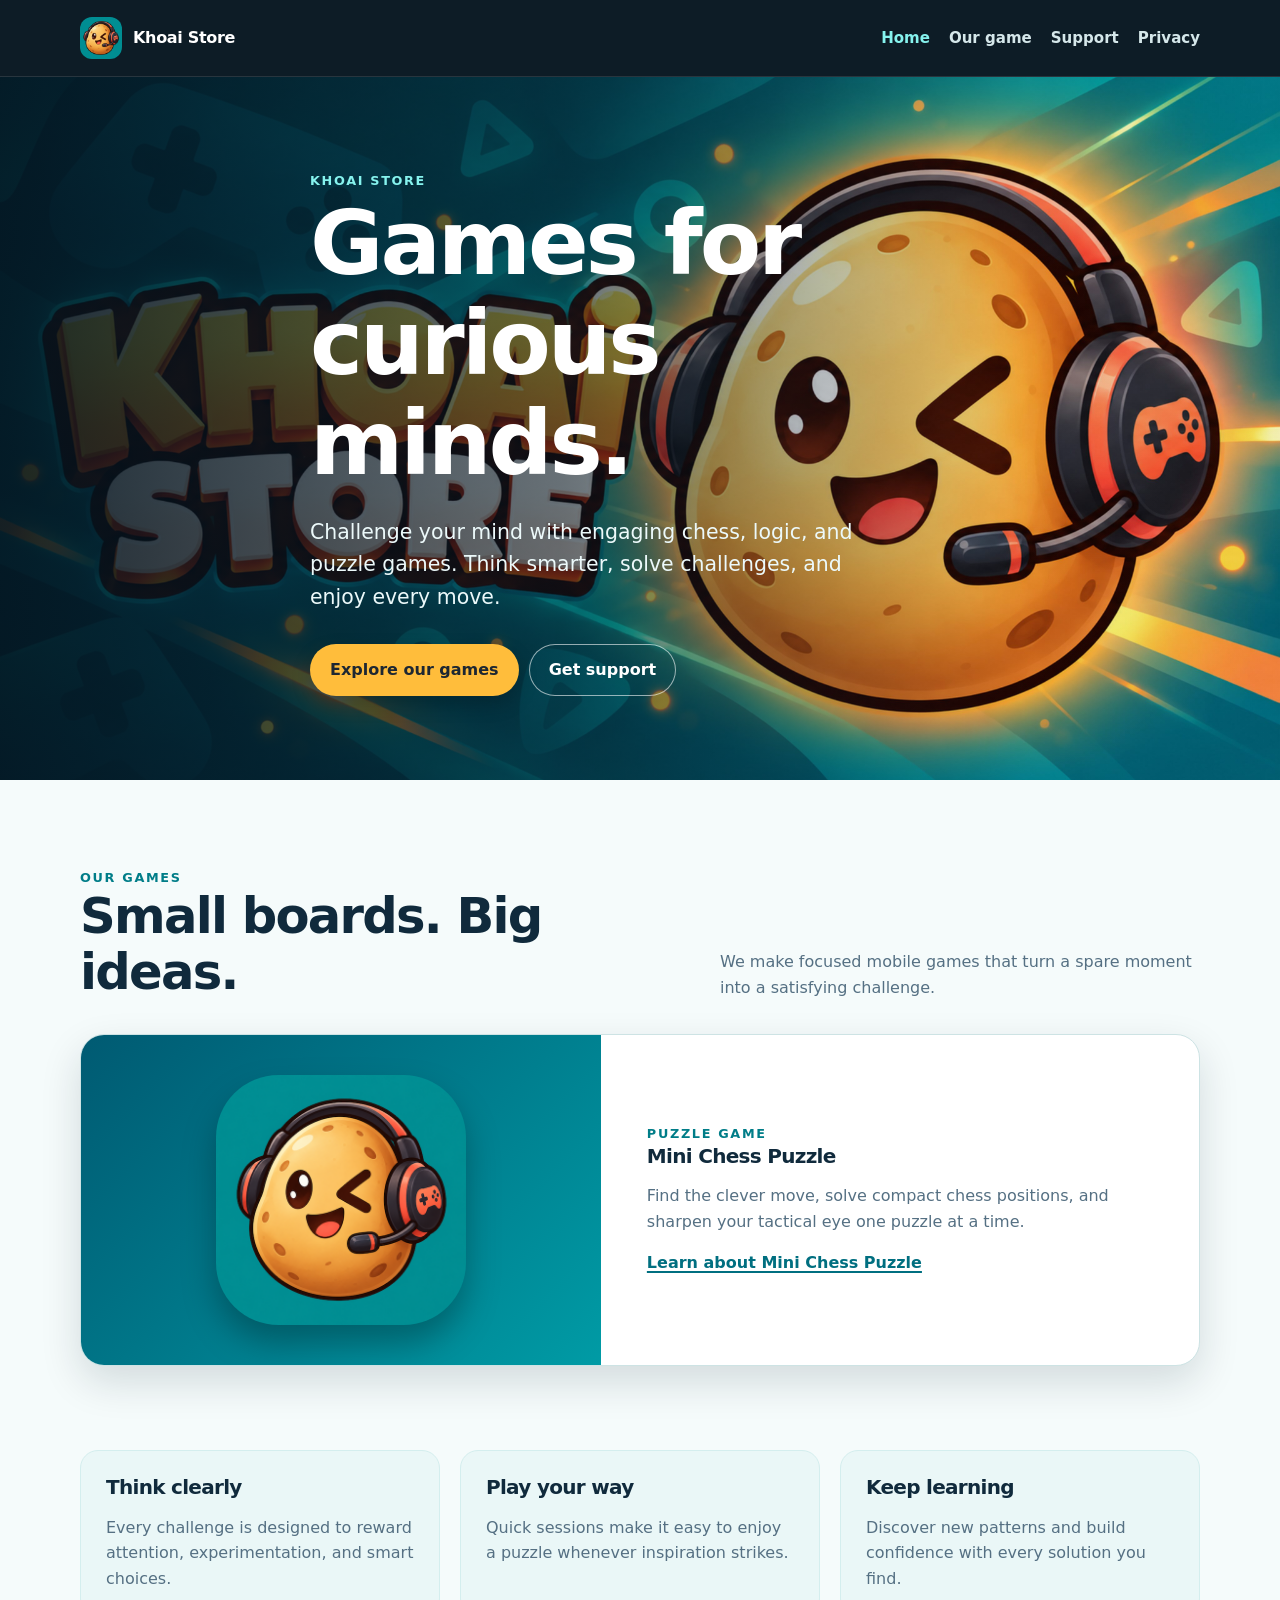
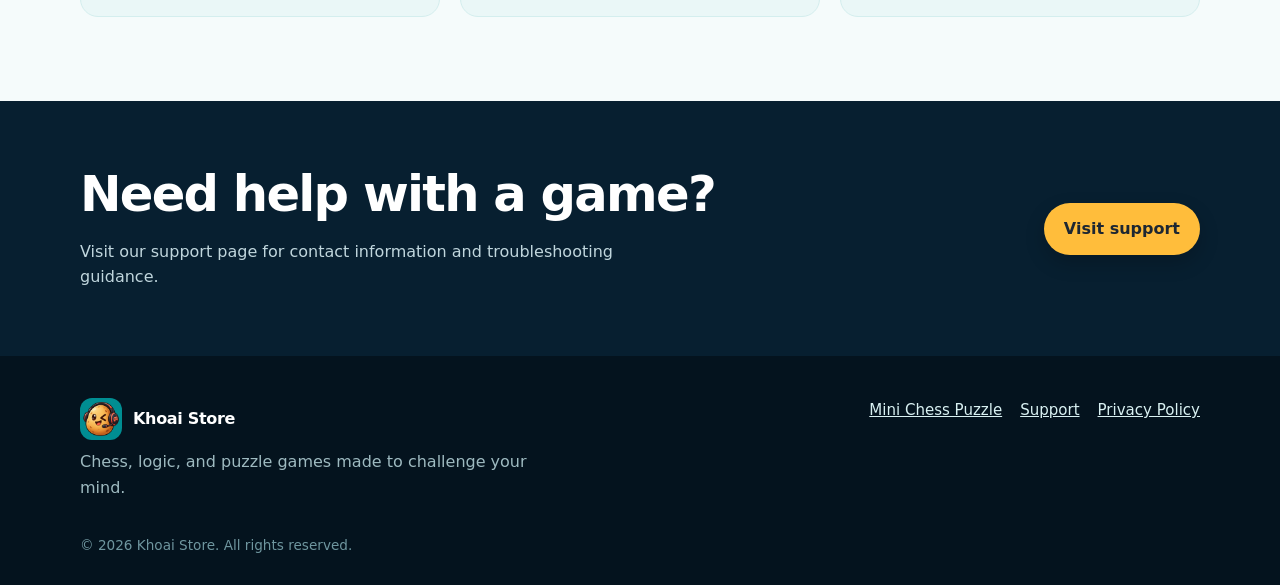
==== index.html @ 12cc1ac7 "Publish Khoai Store website" ====
<!doctype html>
<html lang="en">
  <head>
    <meta charset="utf-8" />
    <meta name="viewport" content="width=device-width, initial-scale=1" />
    <meta name="description" content="Khoai Store creates engaging chess, logic, and puzzle games." />
    <title>Khoai Store — Puzzle games that make you think</title>
    <link rel="icon" type="image/png" href="4888d496-108e-4d5f-9622-6b7479f78114.png" />
    <link rel="stylesheet" href="styles.css" />
  </head>
  <body>
    <header class="site-header">
      <nav class="nav shell" aria-label="Main navigation">
        <a class="brand" href="index.html"><img src="4888d496-108e-4d5f-9622-6b7479f78114.png" alt="Khoai Store" />Khoai Store</a>
        <div class="nav-links"><a href="index.html" aria-current="page">Home</a><a href="apps/mini-chess-puzzle.html">Our game</a><a href="support.html">Support</a><a href="privacy-policy.html">Privacy</a></div>
      </nav>
    </header>
    <main>
      <section class="hero">
        <div class="shell hero-content">
          <span class="eyebrow">Khoai Store</span>
          <h1>Games for curious minds.</h1>
          <p>Challenge your mind with engaging chess, logic, and puzzle games. Think smarter, solve challenges, and enjoy every move.</p>
          <a class="button" href="#games">Explore our games</a><a class="button secondary" href="support.html">Get support</a>
        </div>
      </section>
      <section class="section" id="games">
        <div class="shell">
          <div class="section-head"><div><span class="eyebrow" style="color:#007d88">Our games</span><h2>Small boards. Big ideas.</h2></div><p>We make focused mobile games that turn a spare moment into a satisfying challenge.</p></div>
          <article class="app-card">
            <div class="app-art"><img src="4888d496-108e-4d5f-9622-6b7479f78114.png" alt="Mini Chess Puzzle game icon" /></div>
            <div class="app-info"><span class="eyebrow" style="color:#007d88">Puzzle game</span><h3>Mini Chess Puzzle</h3><p>Find the clever move, solve compact chess positions, and sharpen your tactical eye one puzzle at a time.</p><a class="text-link" href="apps/mini-chess-puzzle.html">Learn about Mini Chess Puzzle</a></div>
          </article>
        </div>
      </section>
      <section class="section" style="padding-top:0"><div class="shell"><div class="feature-grid"><article class="feature"><h3>Think clearly</h3><p>Every challenge is designed to reward attention, experimentation, and smart choices.</p></article><article class="feature"><h3>Play your way</h3><p>Quick sessions make it easy to enjoy a puzzle whenever inspiration strikes.</p></article><article class="feature"><h3>Keep learning</h3><p>Discover new patterns and build confidence with every solution you find.</p></article></div></div></section>
      <section class="cta-band"><div class="shell"><div><h2>Need help with a game?</h2><p>Visit our support page for contact information and troubleshooting guidance.</p></div><a class="button" href="support.html">Visit support</a></div></section>
    </main>
    <footer class="site-footer"><div class="shell"><div class="footer-row"><div><a class="brand" href="index.html"><img src="4888d496-108e-4d5f-9622-6b7479f78114.png" alt="" />Khoai Store</a><p>Chess, logic, and puzzle games made to challenge your mind.</p></div><div class="footer-links"><a href="apps/mini-chess-puzzle.html">Mini Chess Puzzle</a><a href="support.html">Support</a><a href="privacy-policy.html">Privacy Policy</a></div></div><p class="copyright">© 2026 Khoai Store. All rights reserved.</p></div></footer>
  </body>
</html>
---- styles.css ----
:root {
  --navy: #071f30;
  --navy-deep: #04131e;
  --teal: #00b6bd;
  --teal-soft: #86f3ee;
  --gold: #ffbd3b;
  --coral: #ff6b58;
  --paper: #f5fbfb;
  --ink: #102a3c;
  --muted: #557083;
  --line: #cde3e4;
  --white: #fff;
  --shadow: 0 16px 40px rgba(4, 30, 45, .14);
}

* { box-sizing: border-box; }
html { scroll-behavior: smooth; }
body { margin: 0; color: var(--ink); background: var(--paper); font-family: Inter, ui-sans-serif, system-ui, -apple-system, BlinkMacSystemFont, "Segoe UI", sans-serif; font-size: 16px; line-height: 1.6; }
a { color: inherit; }
img { display: block; max-width: 100%; }
.shell { width: min(1120px, calc(100% - 40px)); margin: 0 auto; }
.site-header { background: rgba(4, 19, 30, .96); color: var(--white); position: sticky; top: 0; z-index: 10; border-bottom: 1px solid rgba(255,255,255,.11); backdrop-filter: blur(12px); }
.nav { min-height: 76px; display: flex; align-items: center; justify-content: space-between; gap: 22px; }
.brand { display: flex; align-items: center; gap: 11px; color: var(--white); font-weight: 800; text-decoration: none; letter-spacing: -.02em; }
.brand img { width: 42px; height: 42px; border-radius: 12px; }
.nav-links { display: flex; flex-wrap: wrap; gap: 19px; align-items: center; }
.nav-links a { color: #d5e7ea; font-size: .94rem; font-weight: 650; text-decoration: none; }
.nav-links a:hover, .nav-links a[aria-current="page"] { color: var(--teal-soft); }
.hero { min-height: 610px; color: var(--white); background: linear-gradient(90deg, rgba(4,19,30,.9) 0%, rgba(4,19,30,.6) 44%, rgba(4,19,30,.05) 80%), url('khoai-store-developer-header-4096x2304.jpg') center / cover; display: grid; align-items: end; }
.hero-content { padding: 90px 0 84px; max-width: 660px; }
.eyebrow { color: var(--teal-soft); text-transform: uppercase; letter-spacing: .13em; font-weight: 800; font-size: .8rem; }
h1, h2, h3 { line-height: 1.12; letter-spacing: -.035em; margin: 0; }
h1 { font-size: clamp(3rem, 7vw, 5.6rem); }
h2 { font-size: clamp(2rem, 4vw, 3.1rem); }
h3 { font-size: 1.25rem; }
.hero p { font-size: clamp(1.1rem, 2vw, 1.28rem); margin: 22px 0 30px; max-width: 590px; color: #ecf9fa; }
.button { display: inline-flex; align-items: center; justify-content: center; border-radius: 999px; padding: 13px 20px; background: var(--gold); color: #1d2732; text-decoration: none; font-weight: 800; box-shadow: 0 8px 20px rgba(0,0,0,.2); }
.button:hover { transform: translateY(-2px); }
.button.secondary { background: transparent; color: var(--white); box-shadow: inset 0 0 0 1px rgba(255,255,255,.58); margin-left: 10px; }
.section { padding: 84px 0; }
.section-head { display: flex; gap: 24px; justify-content: space-between; align-items: end; margin-bottom: 34px; }
.section-head p { max-width: 480px; color: var(--muted); margin: 0; }
.app-card { overflow: hidden; display: grid; grid-template-columns: .93fr 1.07fr; background: var(--white); border: 1px solid var(--line); border-radius: 24px; box-shadow: var(--shadow); }
.app-art { min-height: 315px; background: linear-gradient(135deg, #005a72, #009ba5); display: grid; place-items: center; padding: 40px; }
.app-art img { width: min(250px, 70%); filter: drop-shadow(0 18px 16px rgba(0,0,0,.28)); border-radius: 25%; }
.app-info { padding: 46px; display: flex; flex-direction: column; align-items: flex-start; justify-content: center; }
.app-info p { color: var(--muted); max-width: 500px; }
.text-link { color: #006f80; font-weight: 800; text-decoration-thickness: 2px; text-underline-offset: 3px; }
.feature-grid { display: grid; grid-template-columns: repeat(3, 1fr); gap: 20px; }
.feature { padding: 25px; background: #eaf7f7; border-radius: 18px; border: 1px solid #d4eeee; }
.feature p { margin-bottom: 0; color: var(--muted); }
.cta-band { background: var(--navy); color: var(--white); padding: 66px 0; }
.cta-band .shell { display: flex; align-items: center; justify-content: space-between; gap: 30px; }
.cta-band p { color: #c0d6dd; max-width: 560px; margin-bottom: 0; }
.page-hero { color: var(--white); background: linear-gradient(135deg, #084b61, #063045); padding: 92px 0 72px; }
.page-hero p { max-width: 680px; color: #cfebed; font-size: 1.15rem; }
.content { width: min(800px, calc(100% - 40px)); margin: 0 auto; padding: 66px 0 82px; }
.content h2 { font-size: 1.7rem; margin: 42px 0 12px; }
.content h3 { margin: 26px 0 8px; }
.content p, .content li { color: #375366; }
.content li { margin: 7px 0; }
.notice { padding: 19px 21px; border-left: 4px solid var(--gold); border-radius: 8px; background: #fff7df; color: #5d491e; }
.app-page-card { display: grid; grid-template-columns: 200px 1fr; gap: 34px; padding: 36px; border: 1px solid var(--line); background: var(--white); border-radius: 22px; box-shadow: var(--shadow); }
.app-page-card img { border-radius: 22%; }
.site-footer { color: #bed5da; background: var(--navy-deep); padding: 42px 0 28px; }
.footer-row { display: flex; justify-content: space-between; align-items: start; gap: 32px; }
.footer-row p { color: #9ebac0; margin: 9px 0 0; max-width: 470px; }
.footer-links { display: flex; gap: 18px; flex-wrap: wrap; }
.footer-links a { color: #d9f1f2; font-size: .94rem; }
.copyright { color: #6f969f; font-size: .85rem; margin: 35px 0 0; }

@media (max-width: 700px) {
  .shell { width: min(100% - 30px, 1120px); }
  .nav { padding: 12px 0; align-items: start; }
  .nav-links { justify-content: flex-end; gap: 10px 15px; }
  .hero { min-height: 570px; background-position: 62% center; }
  .hero-content { padding: 70px 0 58px; }
  .button.secondary { margin: 12px 0 0; }
  .section { padding: 58px 0; }
  .section-head, .cta-band .shell, .footer-row { display: block; }
  .section-head p { margin-top: 15px; }
  .app-card, .app-page-card { grid-template-columns: 1fr; }
  .app-art { min-height: 235px; }
  .app-info, .app-page-card { padding: 29px; }
  .feature-grid { grid-template-columns: 1fr; }
  .cta-band .button { margin-top: 24px; }
  .footer-links { margin-top: 26px; }
}
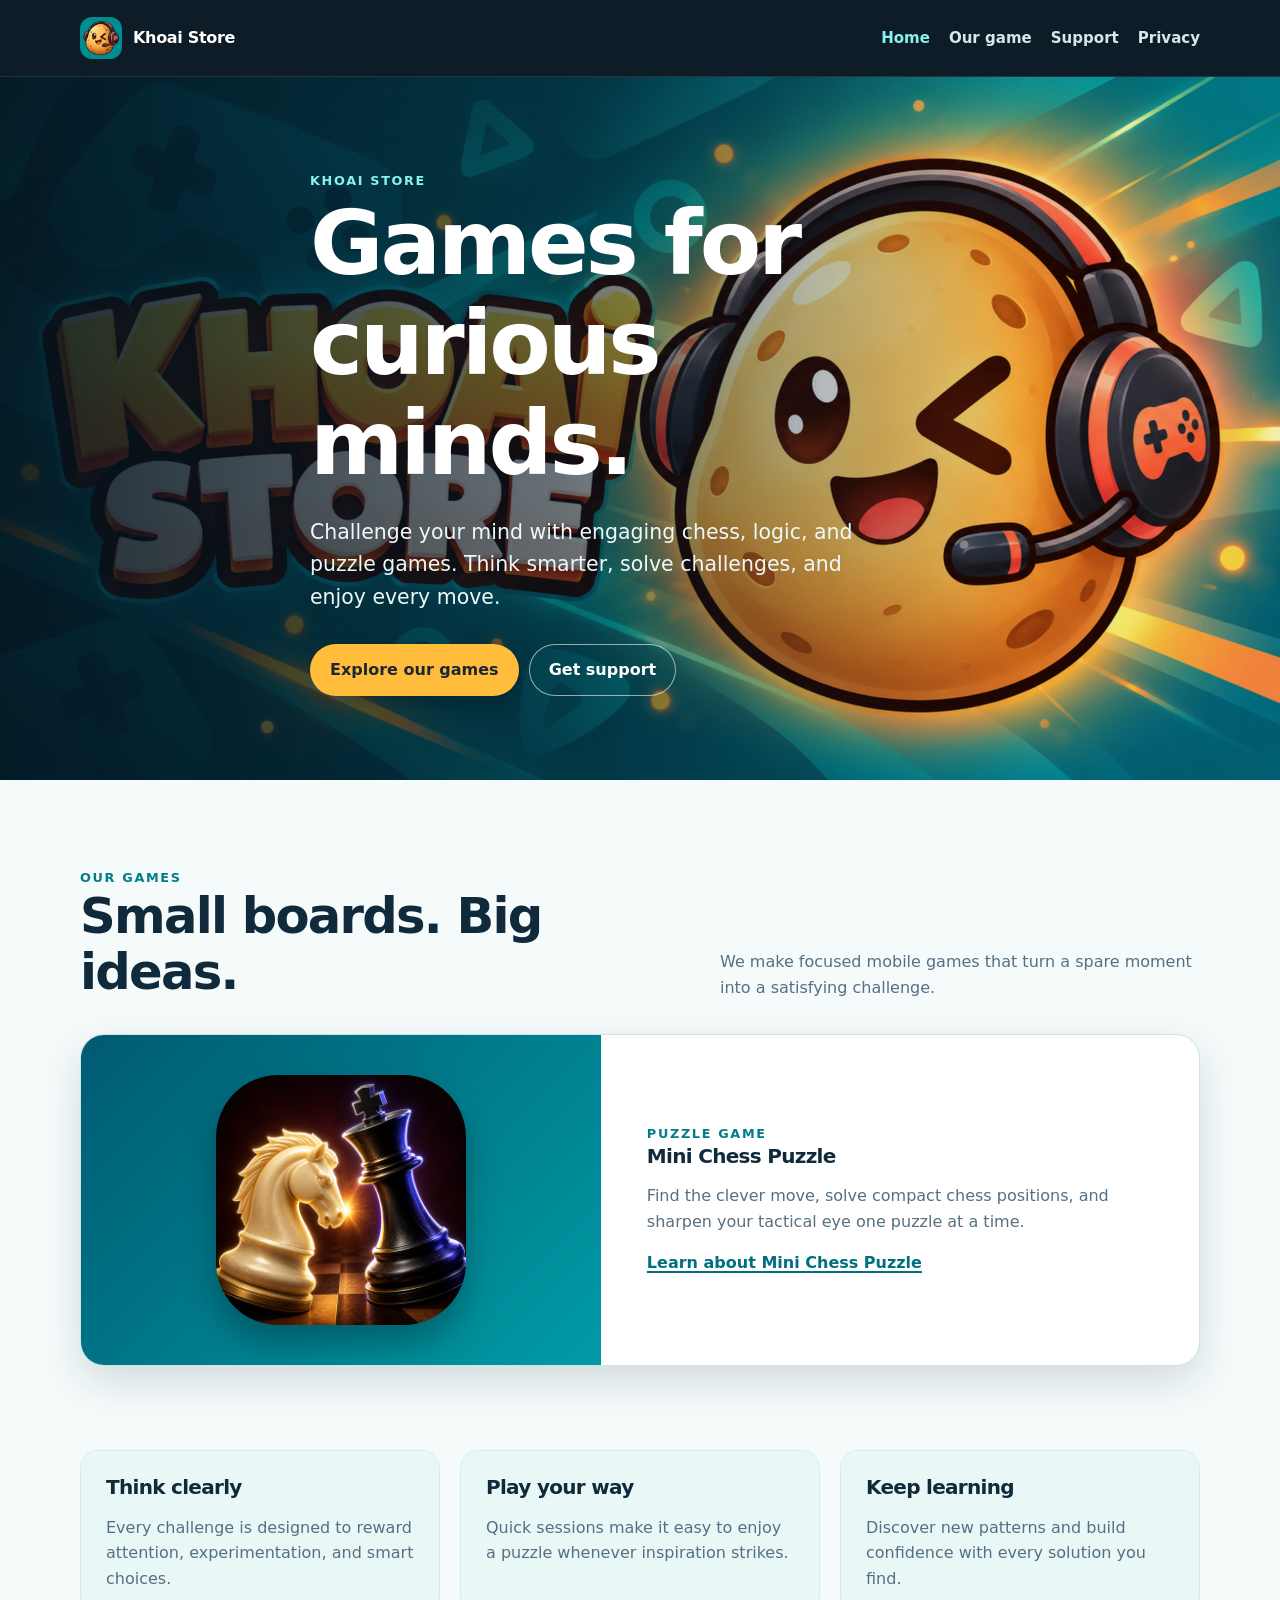
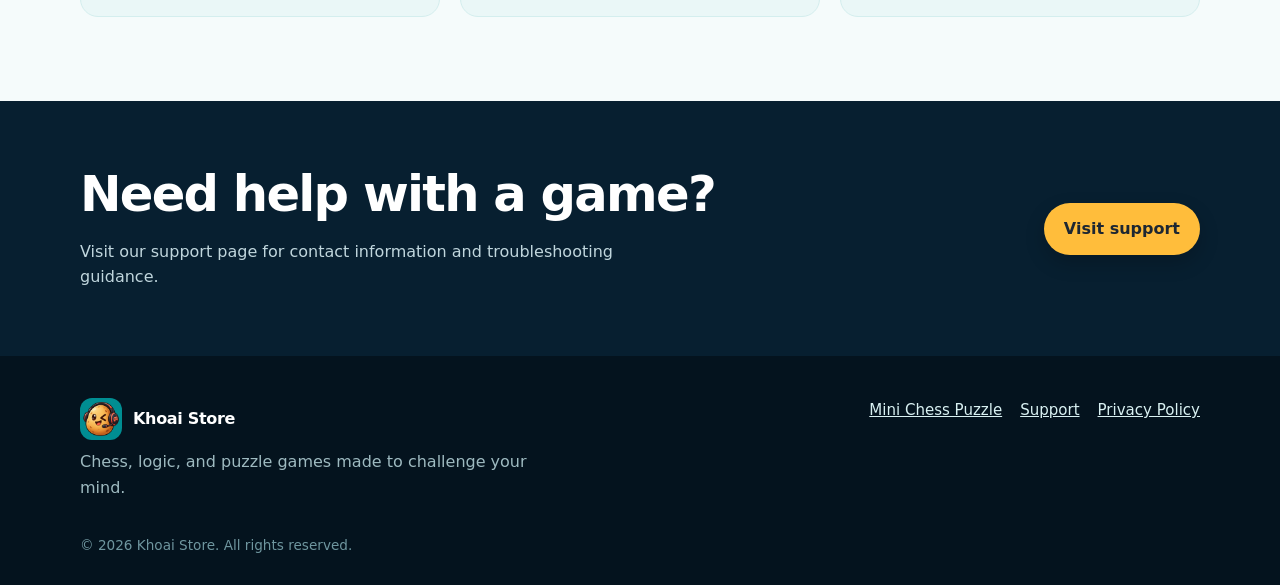
==== commit 7f9524d5: "Use chess icon for Mini Chess Puzzle" ====
--- a/index.html
+++ b/index.html
@@ -9,30 +9,10 @@
     <link rel="stylesheet" href="styles.css" />
   </head>
   <body>
-    <header class="site-header">
-      <nav class="nav shell" aria-label="Main navigation">
-        <a class="brand" href="index.html"><img src="4888d496-108e-4d5f-9622-6b7479f78114.png" alt="Khoai Store" />Khoai Store</a>
-        <div class="nav-links"><a href="index.html" aria-current="page">Home</a><a href="apps/mini-chess-puzzle.html">Our game</a><a href="support.html">Support</a><a href="privacy-policy.html">Privacy</a></div>
-      </nav>
-    </header>
+    <header class="site-header"><nav class="nav shell" aria-label="Main navigation"><a class="brand" href="index.html"><img src="4888d496-108e-4d5f-9622-6b7479f78114.png" alt="Khoai Store" />Khoai Store</a><div class="nav-links"><a href="index.html" aria-current="page">Home</a><a href="apps/mini-chess-puzzle.html">Our game</a><a href="support.html">Support</a><a href="privacy-policy.html">Privacy</a></div></nav></header>
     <main>
-      <section class="hero">
-        <div class="shell hero-content">
-          <span class="eyebrow">Khoai Store</span>
-          <h1>Games for curious minds.</h1>
-          <p>Challenge your mind with engaging chess, logic, and puzzle games. Think smarter, solve challenges, and enjoy every move.</p>
-          <a class="button" href="#games">Explore our games</a><a class="button secondary" href="support.html">Get support</a>
-        </div>
-      </section>
-      <section class="section" id="games">
-        <div class="shell">
-          <div class="section-head"><div><span class="eyebrow" style="color:#007d88">Our games</span><h2>Small boards. Big ideas.</h2></div><p>We make focused mobile games that turn a spare moment into a satisfying challenge.</p></div>
-          <article class="app-card">
-            <div class="app-art"><img src="4888d496-108e-4d5f-9622-6b7479f78114.png" alt="Mini Chess Puzzle game icon" /></div>
-            <div class="app-info"><span class="eyebrow" style="color:#007d88">Puzzle game</span><h3>Mini Chess Puzzle</h3><p>Find the clever move, solve compact chess positions, and sharpen your tactical eye one puzzle at a time.</p><a class="text-link" href="apps/mini-chess-puzzle.html">Learn about Mini Chess Puzzle</a></div>
-          </article>
-        </div>
-      </section>
+      <section class="hero"><div class="shell hero-content"><span class="eyebrow">Khoai Store</span><h1>Games for curious minds.</h1><p>Challenge your mind with engaging chess, logic, and puzzle games. Think smarter, solve challenges, and enjoy every move.</p><a class="button" href="#games">Explore our games</a><a class="button secondary" href="support.html">Get support</a></div></section>
+      <section class="section" id="games"><div class="shell"><div class="section-head"><div><span class="eyebrow" style="color:#007d88">Our games</span><h2>Small boards. Big ideas.</h2></div><p>We make focused mobile games that turn a spare moment into a satisfying challenge.</p></div><article class="app-card"><div class="app-art"><img src="mini-chess-puzzle-icon.png" alt="Mini Chess Puzzle chess icon" /></div><div class="app-info"><span class="eyebrow" style="color:#007d88">Puzzle game</span><h3>Mini Chess Puzzle</h3><p>Find the clever move, solve compact chess positions, and sharpen your tactical eye one puzzle at a time.</p><a class="text-link" href="apps/mini-chess-puzzle.html">Learn about Mini Chess Puzzle</a></div></article></div></section>
       <section class="section" style="padding-top:0"><div class="shell"><div class="feature-grid"><article class="feature"><h3>Think clearly</h3><p>Every challenge is designed to reward attention, experimentation, and smart choices.</p></article><article class="feature"><h3>Play your way</h3><p>Quick sessions make it easy to enjoy a puzzle whenever inspiration strikes.</p></article><article class="feature"><h3>Keep learning</h3><p>Discover new patterns and build confidence with every solution you find.</p></article></div></div></section>
       <section class="cta-band"><div class="shell"><div><h2>Need help with a game?</h2><p>Visit our support page for contact information and troubleshooting guidance.</p></div><a class="button" href="support.html">Visit support</a></div></section>
     </main>
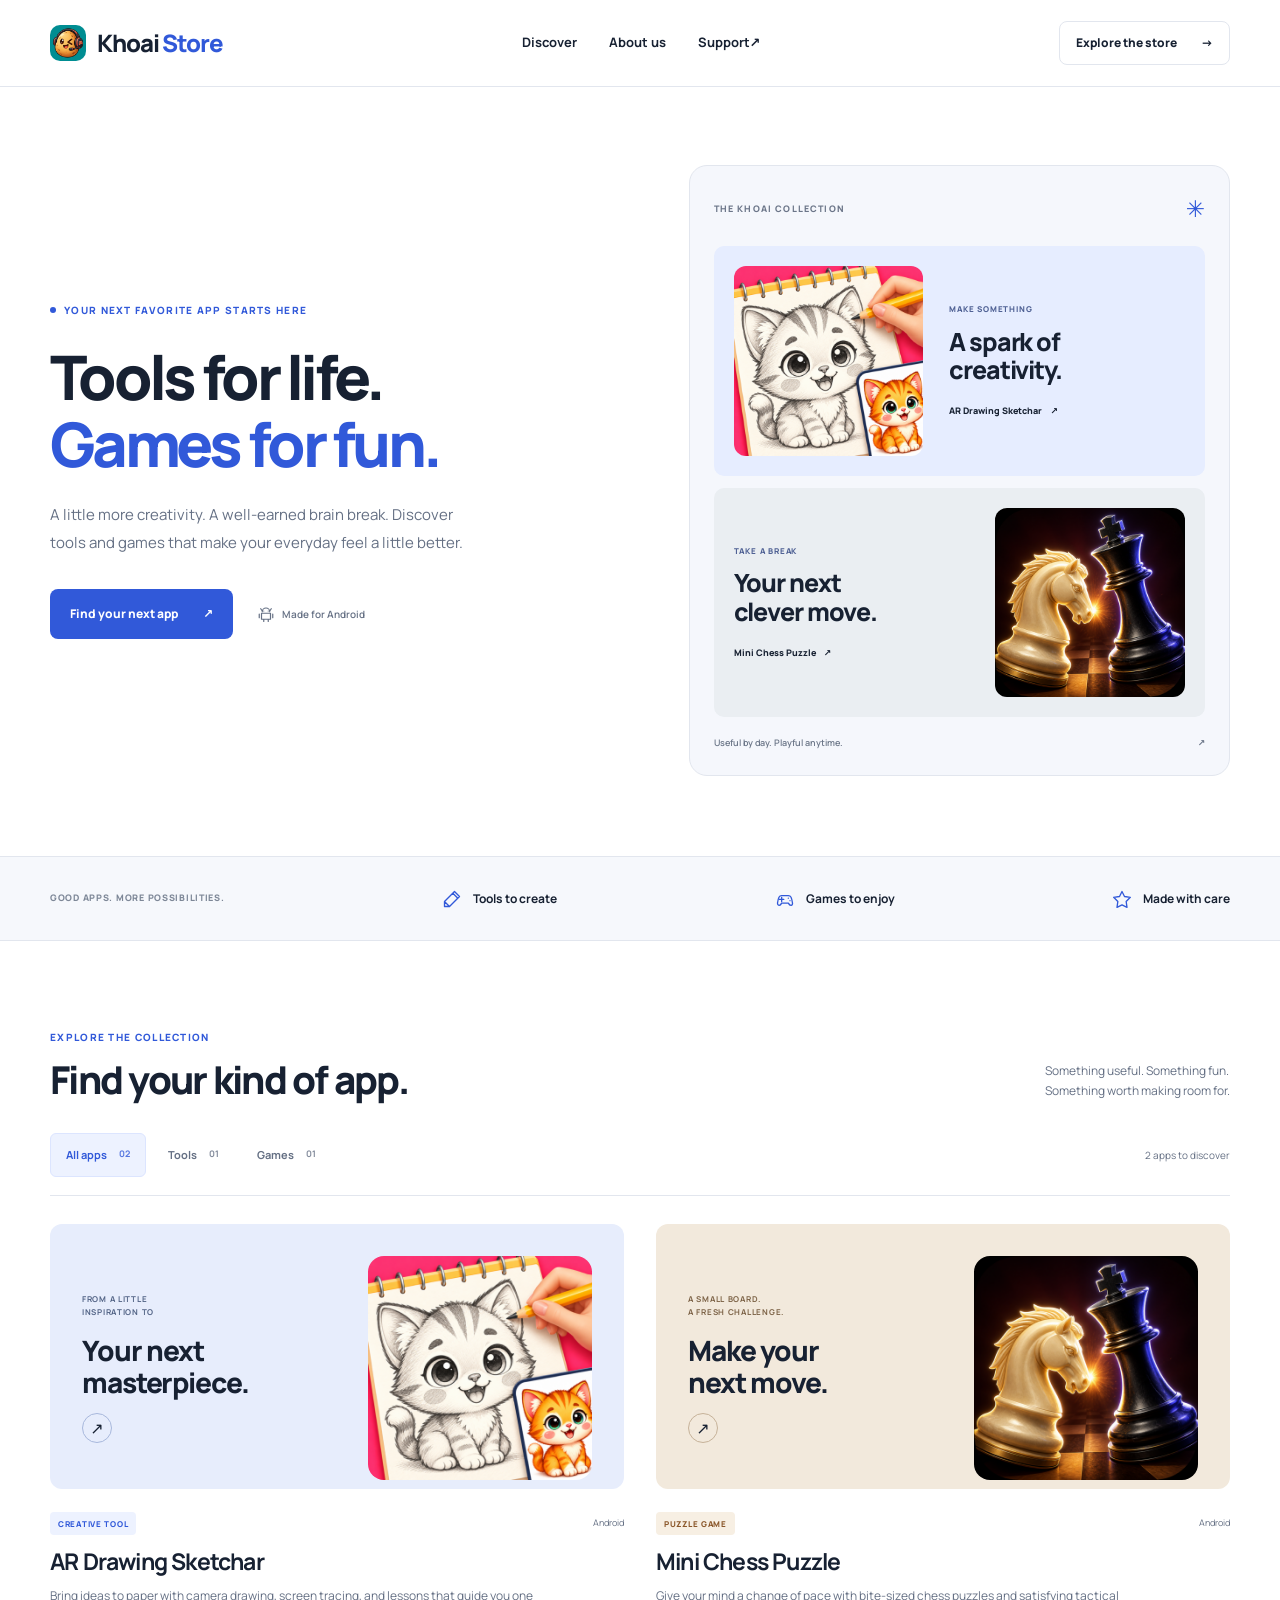
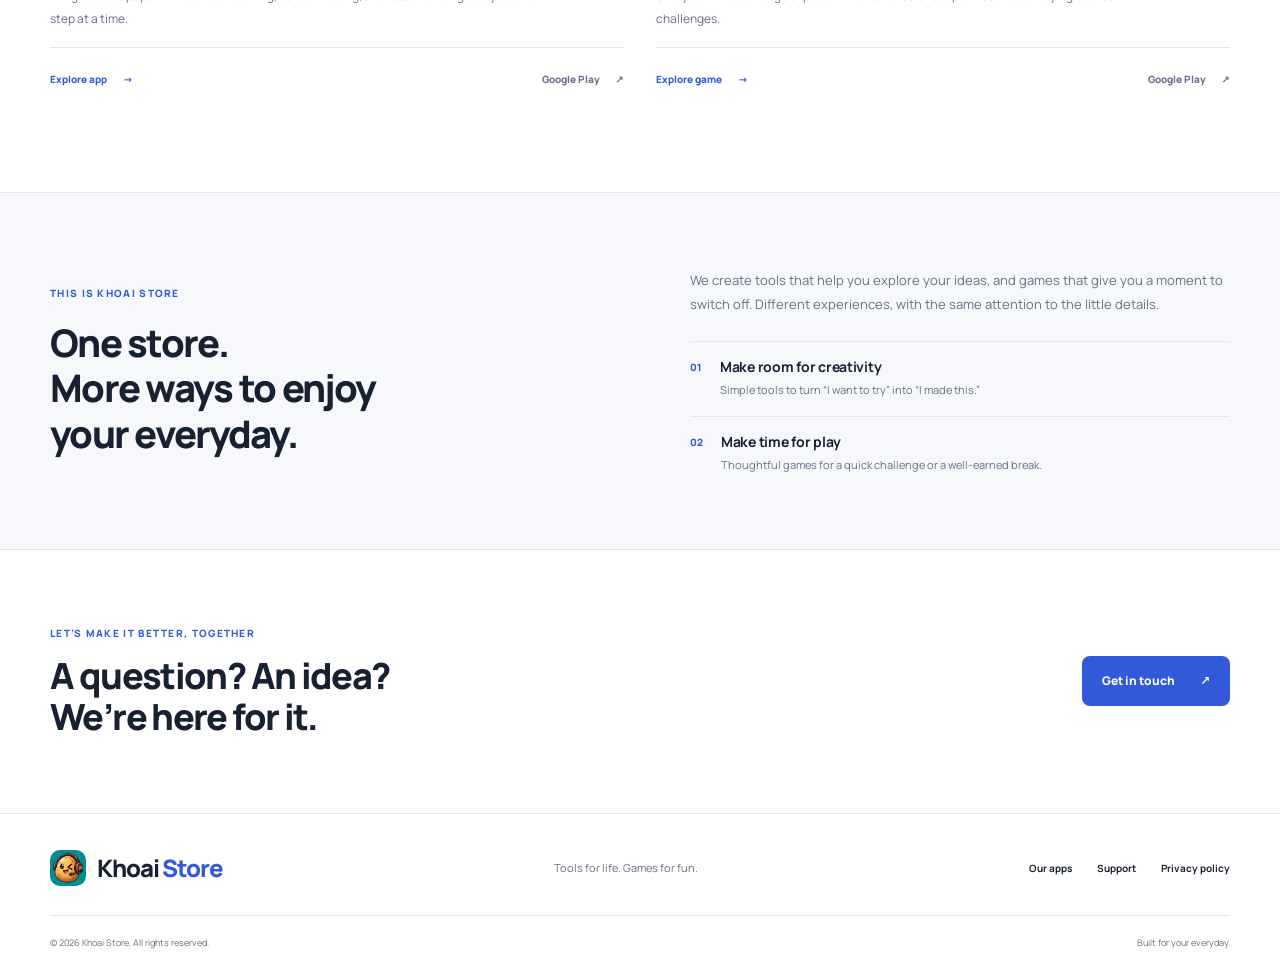
==== commit 5043b990: "Redesign Khoai Store landing page" ====
--- a/index.html
+++ b/index.html
@@ -1,21 +1,22 @@
 <!doctype html>
 <html lang="en">
-  <head>
-    <meta charset="utf-8" />
-    <meta name="viewport" content="width=device-width, initial-scale=1" />
-    <meta name="description" content="Khoai Store creates engaging chess, logic, and puzzle games." />
-    <title>Khoai Store — Puzzle games that make you think</title>
-    <link rel="icon" type="image/png" href="4888d496-108e-4d5f-9622-6b7479f78114.png" />
-    <link rel="stylesheet" href="styles.css" />
-  </head>
-  <body>
-    <header class="site-header"><nav class="nav shell" aria-label="Main navigation"><a class="brand" href="index.html"><img src="4888d496-108e-4d5f-9622-6b7479f78114.png" alt="Khoai Store" />Khoai Store</a><div class="nav-links"><a href="index.html" aria-current="page">Home</a><a href="apps/mini-chess-puzzle.html">Our game</a><a href="support.html">Support</a><a href="privacy-policy.html">Privacy</a></div></nav></header>
-    <main>
-      <section class="hero"><div class="shell hero-content"><span class="eyebrow">Khoai Store</span><h1>Games for curious minds.</h1><p>Challenge your mind with engaging chess, logic, and puzzle games. Think smarter, solve challenges, and enjoy every move.</p><a class="button" href="#games">Explore our games</a><a class="button secondary" href="support.html">Get support</a></div></section>
-      <section class="section" id="games"><div class="shell"><div class="section-head"><div><span class="eyebrow" style="color:#007d88">Our games</span><h2>Small boards. Big ideas.</h2></div><p>We make focused mobile games that turn a spare moment into a satisfying challenge.</p></div><article class="app-card"><div class="app-art"><img src="mini-chess-puzzle-icon.png" alt="Mini Chess Puzzle chess icon" /></div><div class="app-info"><span class="eyebrow" style="color:#007d88">Puzzle game</span><h3>Mini Chess Puzzle</h3><p>Find the clever move, solve compact chess positions, and sharpen your tactical eye one puzzle at a time.</p><a class="text-link" href="apps/mini-chess-puzzle.html">Learn about Mini Chess Puzzle</a></div></article></div></section>
-      <section class="section" style="padding-top:0"><div class="shell"><div class="feature-grid"><article class="feature"><h3>Think clearly</h3><p>Every challenge is designed to reward attention, experimentation, and smart choices.</p></article><article class="feature"><h3>Play your way</h3><p>Quick sessions make it easy to enjoy a puzzle whenever inspiration strikes.</p></article><article class="feature"><h3>Keep learning</h3><p>Discover new patterns and build confidence with every solution you find.</p></article></div></div></section>
-      <section class="cta-band"><div class="shell"><div><h2>Need help with a game?</h2><p>Visit our support page for contact information and troubleshooting guidance.</p></div><a class="button" href="support.html">Visit support</a></div></section>
-    </main>
-    <footer class="site-footer"><div class="shell"><div class="footer-row"><div><a class="brand" href="index.html"><img src="4888d496-108e-4d5f-9622-6b7479f78114.png" alt="" />Khoai Store</a><p>Chess, logic, and puzzle games made to challenge your mind.</p></div><div class="footer-links"><a href="apps/mini-chess-puzzle.html">Mini Chess Puzzle</a><a href="support.html">Support</a><a href="privacy-policy.html">Privacy Policy</a></div></div><p class="copyright">© 2026 Khoai Store. All rights reserved.</p></div></footer>
-  </body>
-</html>
+<head>
+<meta charset="utf-8"><meta name="viewport" content="width=device-width, initial-scale=1"><meta name="theme-color" content="#ffffff">
+<title>Khoai Store — Tools for life. Games for fun.</title><meta name="description" content="Discover creative tools and enjoyable games from Khoai Store. Explore AR Drawing Sketchar and Mini Chess Puzzle for Android.">
+<link rel="icon" href="4888d496-108e-4d5f-9622-6b7479f78114.png"><link rel="preconnect" href="https://fonts.googleapis.com"><link rel="preconnect" href="https://fonts.gstatic.com" crossorigin><link href="https://fonts.googleapis.com/css2?family=Manrope:wght@400;500;600;700;800&display=swap" rel="stylesheet"><link rel="stylesheet" href="store.css"><script src="store.js" defer></script>
+</head>
+<body>
+<header class="header"><nav class="container nav" aria-label="Main navigation"><a class="brand" href="index.html"><img src="4888d496-108e-4d5f-9622-6b7479f78114.png" alt="" width="36" height="36">Khoai<span>Store</span></a><div class="nav-links"><a href="#discover">Discover</a><a href="#why">About us</a><a href="support.html">Support <span aria-hidden="true">↗</span></a></div><a class="nav-button" href="#discover">Explore the store <span aria-hidden="true">→</span></a></nav></header>
+<main>
+<section class="hero container"><div class="hero-text"><div class="overline"><span class="status-dot"></span> YOUR NEXT FAVORITE APP STARTS HERE</div><h1>Tools for life.<br><span>Games for fun.</span></h1><p>A little more creativity. A well-earned brain break. Discover tools and games that make your everyday feel a little better.</p><div class="hero-actions"><a class="button primary" href="#discover">Find your next app <span aria-hidden="true">↗</span></a><span class="platform"><svg viewBox="0 0 24 24" aria-hidden="true"><path d="M7 8 5 5m12 3 2-3M6 11h12v8H6zm1-2a5 5 0 0 1 10 0M9 19v3m6-3v3M3 12v5m18-5v5"/><path d="M9 8h.01M15 8h.01"/></svg>Made for Android</span></div></div>
+<div class="hero-board"><div class="board-heading"><span class="board-label">THE KHOAI COLLECTION</span><span class="board-symbol" aria-hidden="true">✳</span></div><div class="board-app"><img src="assets/ar-drawing-icon.png" width="512" height="512" alt="AR Drawing Sketchar cat sketch artwork"><div><span class="mini-label">MAKE SOMETHING</span><h2>A spark of<br>creativity.</h2><a href="apps/ar-drawing.html">AR Drawing Sketchar <span aria-hidden="true">↗</span></a></div></div><div class="board-app board-game"><div><span class="mini-label">TAKE A BREAK</span><h2>Your next<br>clever move.</h2><a href="apps/mini-chess-puzzle.html">Mini Chess Puzzle <span aria-hidden="true">↗</span></a></div><img src="mini-chess-puzzle-icon.png" width="512" height="512" alt="Mini Chess Puzzle chess pieces"></div><div class="board-footer"><span>Useful by day. Playful anytime.</span><span aria-hidden="true">↗</span></div></div></section>
+<div class="category-strip"><div class="container strip-inner"><span>GOOD APPS. MORE POSSIBILITIES.</span><span class="strip-item"><svg viewBox="0 0 24 24" aria-hidden="true"><path d="m15 3 6 6-12 12H3v-6L15 3Zm-2 2 6 6M3 15l6 6"/></svg>Tools to create</span><span class="strip-item"><svg viewBox="0 0 24 24" aria-hidden="true"><path d="M8 8h8c3 0 4 2 5 9 .4 3-3 4-5 0H8c-2 4-5 3-5 0 1-7 2-9 5-9ZM8 10v5m-2.5-2.5h5M16 11h.01M18 14h.01"/></svg>Games to enjoy</span><span class="strip-item"><svg viewBox="0 0 24 24" aria-hidden="true"><path d="m12 3 3 6 7 1-5 5 1 7-6-3-6 3 1-7-5-5 7-1 3-6Z"/></svg>Made with care</span></div></div>
+<section class="catalog container" id="discover"><div class="section-top"><div><span class="overline">EXPLORE THE COLLECTION</span><h2>Find your kind of app.</h2></div><p>Something useful. Something fun.<br>Something worth making room for.</p></div><div class="catalog-toolbar"><div class="filters" role="group" aria-label="Filter apps by category"><button class="filter active" data-filter="all" aria-pressed="true">All apps <span>02</span></button><button class="filter" data-filter="tools" aria-pressed="false">Tools <span>01</span></button><button class="filter" data-filter="games" aria-pressed="false">Games <span>01</span></button></div><span class="catalog-count" aria-live="polite">2 apps to discover</span></div>
+<div class="app-grid">
+<article class="product" data-category="tools"><a class="product-cover drawing-cover" href="apps/ar-drawing.html" aria-label="Explore AR Drawing Sketchar"><div class="cover-copy"><span>FROM A LITTLE<br>INSPIRATION TO</span><strong>Your next<br>masterpiece.</strong><span class="cover-action" aria-hidden="true">↗</span></div><img src="assets/ar-drawing-icon.png" width="512" height="512" alt="A cute cat being drawn in a sketchbook" loading="lazy"></a><div class="product-meta"><span class="category-tag">CREATIVE TOOL</span><span class="device-label">Android</span></div><h3><a href="apps/ar-drawing.html">AR Drawing Sketchar</a></h3><p>Bring ideas to paper with camera drawing, screen tracing, and lessons that guide you one step at a time.</p><div class="product-bottom"><a class="product-link" href="apps/ar-drawing.html">Explore app <span aria-hidden="true">→</span></a><a class="play-link" href="https://play.google.com/store/apps/details?id=com.khoaidev.ardrawingsketchar" target="_blank" rel="noopener noreferrer">Google Play <span aria-hidden="true">↗</span></a></div></article>
+<article class="product" data-category="games"><a class="product-cover chess-cover" href="apps/mini-chess-puzzle.html" aria-label="Explore Mini Chess Puzzle"><div class="cover-copy"><span>A SMALL BOARD.<br>A FRESH CHALLENGE.</span><strong>Make your<br>next move.</strong><span class="cover-action" aria-hidden="true">↗</span></div><img src="mini-chess-puzzle-icon.png" width="512" height="512" alt="Black and gold chess pieces" loading="lazy"></a><div class="product-meta"><span class="category-tag game-tag">PUZZLE GAME</span><span class="device-label">Android</span></div><h3><a href="apps/mini-chess-puzzle.html">Mini Chess Puzzle</a></h3><p>Give your mind a change of pace with bite-sized chess puzzles and satisfying tactical challenges.</p><div class="product-bottom"><a class="product-link" href="apps/mini-chess-puzzle.html">Explore game <span aria-hidden="true">→</span></a><a class="play-link" href="https://play.google.com/store/apps/details?id=com.khoaidev.minichesspuzzle" target="_blank" rel="noopener noreferrer">Google Play <span aria-hidden="true">↗</span></a></div></article>
+</div></section>
+<section class="about" id="why"><div class="container about-inner"><div><span class="overline">THIS IS KHOAI STORE</span><h2>One store.<br>More ways to enjoy<br>your everyday.</h2></div><div class="about-copy"><p>We create tools that help you explore your ideas, and games that give you a moment to switch off. Different experiences, with the same attention to the little details.</p><div class="about-point"><span>01</span><div><h3>Make room for creativity</h3><p>Simple tools to turn “I want to try” into “I made this.”</p></div></div><div class="about-point"><span>02</span><div><h3>Make time for play</h3><p>Thoughtful games for a quick challenge or a well-earned break.</p></div></div></div></div></section>
+<section class="contact container"><div><span class="overline">LET’S MAKE IT BETTER, TOGETHER</span><h2>A question? An idea?<br>We’re here for it.</h2></div><a href="support.html" class="button primary">Get in touch <span aria-hidden="true">↗</span></a></section>
+</main><footer class="footer"><div class="container"><div class="footer-top"><a class="brand" href="index.html"><img src="4888d496-108e-4d5f-9622-6b7479f78114.png" width="36" height="36" alt="">Khoai<span>Store</span></a><p>Tools for life. Games for fun.</p><div><a href="#discover">Our apps</a><a href="support.html">Support</a><a href="privacy-policy.html">Privacy policy</a></div></div><div class="footer-bottom"><span>© 2026 Khoai Store. All rights reserved.</span><span>Built for your everyday.</span></div></div></footer>
+</body></html>
--- a/store.css
+++ b/store.css
@@ -0,0 +1,7 @@
+
+:root{--ink:#172132;--muted:#657084;--blue:#3159d9;--line:#e2e6ee;--soft:#f6f8fc;--white:#fff}*{box-sizing:border-box}html{scroll-behavior:smooth;scroll-padding-top:100px}body{margin:0;background:var(--white);color:var(--ink);font:15px/1.65 "Manrope",system-ui,sans-serif}a{color:inherit;text-decoration:none}button{font:inherit;cursor:pointer}img{display:block;max-width:100%;height:auto}svg{width:22px;height:22px;fill:none;stroke:currentColor;stroke-width:1.6;stroke-linecap:round;stroke-linejoin:round}a,button{transition:color .18s,background .18s,border-color .18s}a:focus-visible,button:focus-visible{outline:3px solid var(--blue);outline-offset:5px}h1,h2,h3,p{margin:0}h1,h2,h3{line-height:1.13;letter-spacing:-.045em}h1,h2{text-wrap:balance}.container{width:min(1180px,calc(100% - 64px));margin-inline:auto}.header{position:sticky;top:0;z-index:10;background:var(--white);border-bottom:1px solid var(--line)}.nav{height:86px;display:flex;align-items:center;justify-content:space-between;gap:24px}.brand{display:flex;align-items:center;gap:8px;font-size:24px;font-weight:800;letter-spacing:-1px;white-space:nowrap}.brand img{border-radius:10px;margin-right:3px}.brand>span{color:var(--blue);margin-left:-5px}.nav-links{display:flex;gap:32px;font-size:13px;font-weight:700}.nav-links a,.footer a{display:inline-flex;align-items:center;min-height:44px}.nav-links a:hover,.footer a:hover{color:var(--blue)}.nav-button{display:flex;align-items:center;gap:24px;padding:10px 16px;border:1px solid var(--line);border-radius:8px;font-size:12px;font-weight:800;min-height:44px}.nav-button:hover{border-color:var(--blue);color:var(--blue)}.hero{display:grid;grid-template-columns:1.05fr 1fr;gap:70px;align-items:center;padding-block:78px 80px}.overline{font-size:10px;letter-spacing:.13em;font-weight:800;color:var(--blue);display:flex;align-items:center;gap:8px}.status-dot{height:6px;width:6px;border-radius:50%;background:var(--blue)}h1{font-size:clamp(44px,4.8vw,66px);letter-spacing:-.06em;font-weight:800;margin:25px 0 24px;line-height:1.09}h1>span{color:var(--blue)}.hero-text>p{max-width:420px;color:var(--muted);font-size:15px;line-height:1.85}.hero-actions{display:flex;align-items:center;flex-wrap:wrap;gap:24px;margin-top:32px}.button{display:inline-flex;align-items:center;justify-content:center;gap:25px;min-height:50px;padding:12px 20px;border-radius:8px;font-size:12px;font-weight:800}.primary{background:var(--blue);color:white}.primary:hover{background:#2446b3}.platform{display:flex;align-items:center;gap:7px;color:var(--muted);font-size:10px;font-weight:600}.platform svg{width:18px;height:18px}.hero-board{background:#f5f7fc;border:1px solid var(--line);border-radius:18px;padding:24px}.board-heading{display:flex;align-items:center;justify-content:space-between;margin-bottom:18px}.board-label{font-size:9px;font-weight:800;letter-spacing:.13em;color:#6b7588}.board-symbol{font-size:23px;color:var(--blue)}.board-app{display:grid;grid-template-columns:42% 1fr;align-items:center;gap:26px;background:#e6edff;padding:20px;border-radius:10px}.board-app>img{width:100%;border-radius:12px;aspect-ratio:1;object-fit:cover}.mini-label{font-size:8px;letter-spacing:.1em;color:#4f6194;font-weight:800}.board-app h2{font-size:25px;margin:8px 0 12px;font-weight:800}.board-app a{display:inline-flex;gap:8px;align-items:center;min-height:30px;font-size:9px;font-weight:800}.board-app a:hover{text-decoration:underline;text-underline-offset:3px}.board-game{grid-template-columns:1fr 42%;margin-top:12px;background:#eaeef2}.board-footer{display:flex;justify-content:space-between;margin-top:19px;color:#6a7587;font-size:9px;font-weight:600}.category-strip{background:var(--soft);border-block:1px solid var(--line)}.strip-inner{display:flex;justify-content:space-between;gap:24px;align-items:center;min-height:83px}.strip-inner>span:first-child{font-size:9px;letter-spacing:.08em;font-weight:800;color:#7d8797}.strip-item{display:flex;align-items:center;gap:11px;font-size:12px;font-weight:700}.strip-item svg{color:var(--blue);width:20px;height:20px}.catalog{padding-block:88px 90px}.section-top{display:flex;align-items:end;justify-content:space-between;gap:30px}h2{font-size:clamp(29px,3vw,40px);font-weight:800}.section-top h2{margin-top:12px}.section-top>p{color:var(--muted);font-size:12px}.catalog-toolbar{display:flex;align-items:center;justify-content:space-between;gap:20px;margin:32px 0 28px;padding-bottom:18px;border-bottom:1px solid var(--line)}.filters{display:flex;gap:6px}.filter{display:flex;align-items:center;gap:12px;border:1px solid transparent;background:white;color:var(--muted);font-weight:700;font-size:11px;padding:10px 15px;min-height:44px;border-radius:6px}.filter>span{font-size:9px;opacity:.8}.filter.active{background:#edf2ff;color:var(--blue);border-color:#dce5ff}.filter:hover{background:var(--soft)}.catalog-count{font-size:10px;color:var(--muted)}.app-grid{display:grid;grid-template-columns:1fr 1fr;gap:32px}.product[hidden]{display:none}.product{min-width:0}.product-cover{height:265px;padding:32px;display:grid;grid-template-columns:1fr 44%;gap:15px;align-items:center;border-radius:12px;overflow:hidden}.drawing-cover{background:#e7edfc}.chess-cover{background:#f2e9dc}.product-cover>img{border-radius:16px;width:100%;aspect-ratio:1;object-fit:cover;transition:transform .25s}.product-cover:hover>img{transform:scale(1.035)}.cover-copy{display:flex;flex-direction:column;align-items:flex-start;gap:15px}.cover-copy>span:first-child{font-size:8px;letter-spacing:.09em;line-height:1.6;font-weight:700;color:#536486}.cover-copy strong{font-size:28px;line-height:1.15;letter-spacing:-.04em;font-weight:800}.cover-action{border:1px solid #a8b8dc;width:30px;height:30px;display:grid;place-items:center;border-radius:50%;font-size:16px}.chess-cover .cover-copy>span:first-child{color:#7c6246}.chess-cover .cover-action{border-color:#c6b299}.product-meta{display:flex;align-items:center;justify-content:space-between;margin-top:23px}.category-tag{font-size:8px;letter-spacing:.09em;font-weight:800;color:var(--blue);background:#edf2ff;padding:5px 8px;border-radius:4px}.game-tag{color:#8b572a;background:#f7efe3}.device-label{font-size:9px;color:var(--muted)}.product h3{font-size:23px;margin-top:13px;letter-spacing:-.035em}.product h3 a:hover{color:var(--blue)}.product>p{color:var(--muted);font-size:12px;line-height:1.9;max-width:490px;margin:11px 0 16px}.product-bottom{display:flex;align-items:center;justify-content:space-between;gap:15px;border-top:1px solid var(--line);padding-top:10px}.product-link,.play-link{display:inline-flex;align-items:center;gap:16px;font-size:10px;font-weight:800;min-height:44px}.product-link{color:var(--blue)}.play-link{color:var(--muted)}.product-link:hover,.play-link:hover{text-decoration:underline;text-underline-offset:4px}.about{background:var(--soft);border-block:1px solid var(--line);padding:75px 0}.about-inner{display:grid;grid-template-columns:1fr 1fr;gap:100px;align-items:center}.about h2{margin-top:18px;font-size:38px;line-height:1.2}.about-copy>p{font-size:13px;color:var(--muted);line-height:1.9;margin-bottom:24px}.about-point{display:flex;gap:18px;border-top:1px solid var(--line);padding-top:17px;margin-top:17px}.about-point>span{font-size:10px;color:var(--blue);font-weight:800}.about-point h3{font-size:14px;letter-spacing:-.02em}.about-point p{color:var(--muted);font-size:11px;margin-top:6px}.contact{display:flex;align-items:center;justify-content:space-between;gap:25px;padding-block:75px}.contact h2{font-size:36px;margin-top:15px}.footer{border-top:1px solid var(--line);padding-top:32px}.footer-top{display:flex;align-items:center;justify-content:space-between;gap:24px}.footer-top>p{font-size:11px;color:var(--muted)}.footer-top>div{display:flex;gap:25px;font-size:10px;font-weight:700}.footer-bottom{margin-top:25px;border-top:1px solid var(--line);padding-block:20px;display:flex;justify-content:space-between;gap:20px;font-size:9px;color:var(--muted)}
+@media(min-width:1440px){.hero{padding-block:92px}.hero-board{padding:28px}.board-app h2{font-size:29px}}
+@media(max-width:1000px){.hero{gap:35px}.container{width:calc(100% - 48px)}.nav-links{gap:20px}.board-app{gap:15px;padding:16px}.board-app h2{font-size:23px}.board-app a{font-size:8px}.product-cover{padding:22px;height:240px}.cover-copy strong{font-size:25px}.about-inner{gap:50px}.platform{font-size:9px}.hero-actions{gap:15px}}
+@media(max-width:760px){.container{width:calc(100% - 40px)}.nav{height:72px}.brand{font-size:22px}.brand img{width:32px;height:32px}.nav-button{display:none}.nav-links{gap:18px;font-size:11px}.nav-links>a:nth-child(2){display:none}.hero{grid-template-columns:1fr;gap:38px;padding-block:48px}.hero-text>p{max-width:490px;font-size:14px}h1{font-size:clamp(43px,9vw,61px);margin-top:20px}.overline{font-size:8px}.hero-board{max-width:530px;width:100%;padding:20px}.board-app{grid-template-columns:35% 1fr;gap:24px;padding:18px}.board-game{grid-template-columns:1fr 35%}.board-app h2{font-size:30px}.board-app a{font-size:10px}.mini-label{font-size:8px}.strip-inner{flex-wrap:wrap;justify-content:flex-start;gap:16px 24px;padding-block:22px}.strip-inner>span:first-child{width:100%}.strip-item{font-size:10px;gap:7px}.strip-item svg{width:18px;height:18px}.catalog{padding-block:55px}.section-top{display:block}.section-top>p{margin-top:15px}.section-top h2{font-size:31px}.section-top>p br{display:none}.catalog-toolbar{margin-top:24px;gap:8px}.filter{padding:9px 11px;font-size:10px;gap:8px}.catalog-count{font-size:9px}.app-grid{grid-template-columns:1fr;gap:35px}.product-cover{height:260px;padding:30px;grid-template-columns:1fr 43%}.cover-copy strong{font-size:30px}.product>p{font-size:13px}.product h3{font-size:23px}.product-link,.play-link{font-size:11px}.about{padding:52px 0}.about-inner{grid-template-columns:1fr;gap:28px}.about h2{font-size:33px}.contact{padding-block:52px;display:block}.contact h2{font-size:31px}.contact>.button{margin-top:25px}.footer-top{flex-wrap:wrap;gap:8px 20px}.footer-top>p{margin-left:auto}.footer-top>div{width:100%;margin-top:8px}.footer-bottom{font-size:8px}.footer-bottom>span:last-child{display:none}}
+@media(max-width:380px){.catalog-count{display:none}.board-app{gap:16px}.board-app h2{font-size:25px}.product-cover{padding:23px;height:225px}.cover-copy strong{font-size:26px}.hero-actions{gap:18px}.strip-item{font-size:9px}.strip-inner{gap:14px 17px}.nav-links{gap:13px}}
+@media(prefers-reduced-motion:reduce){html{scroll-behavior:auto}*,*::before,*::after{transition:none!important;animation:none!important}}
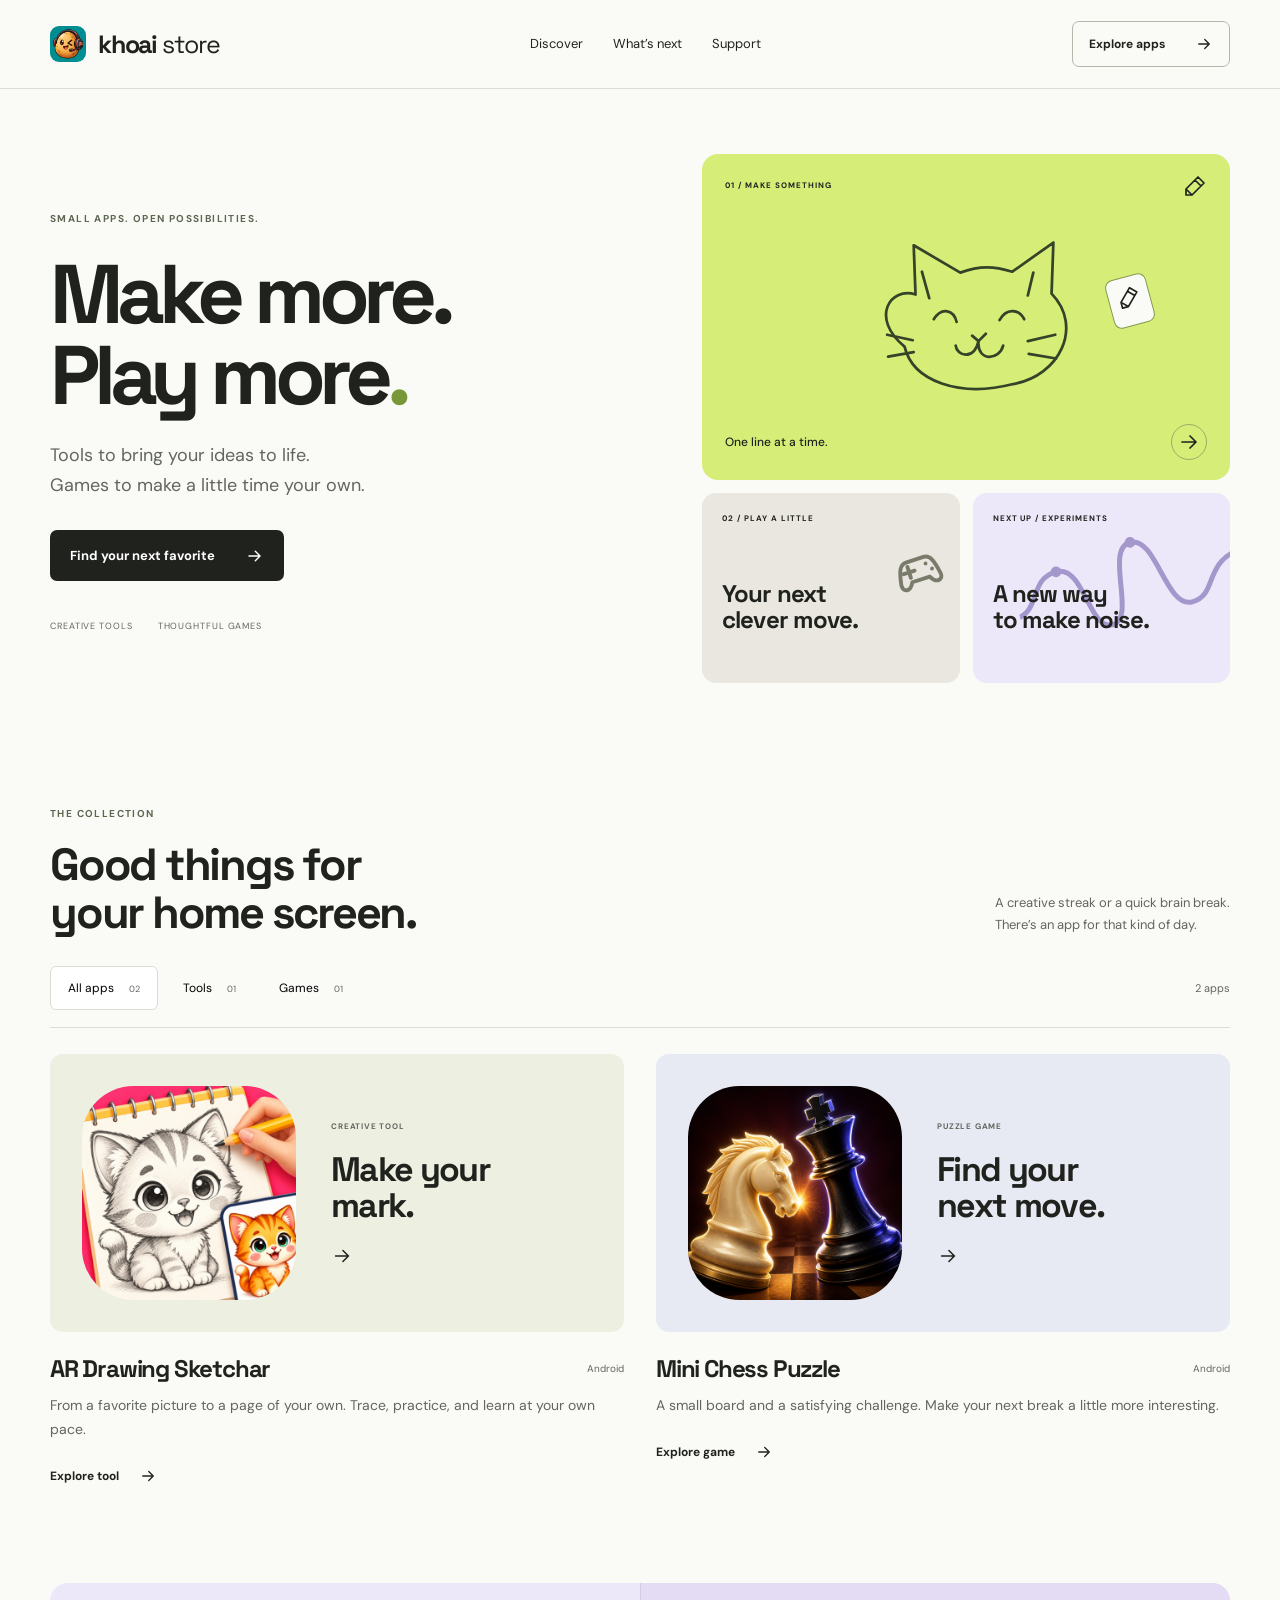
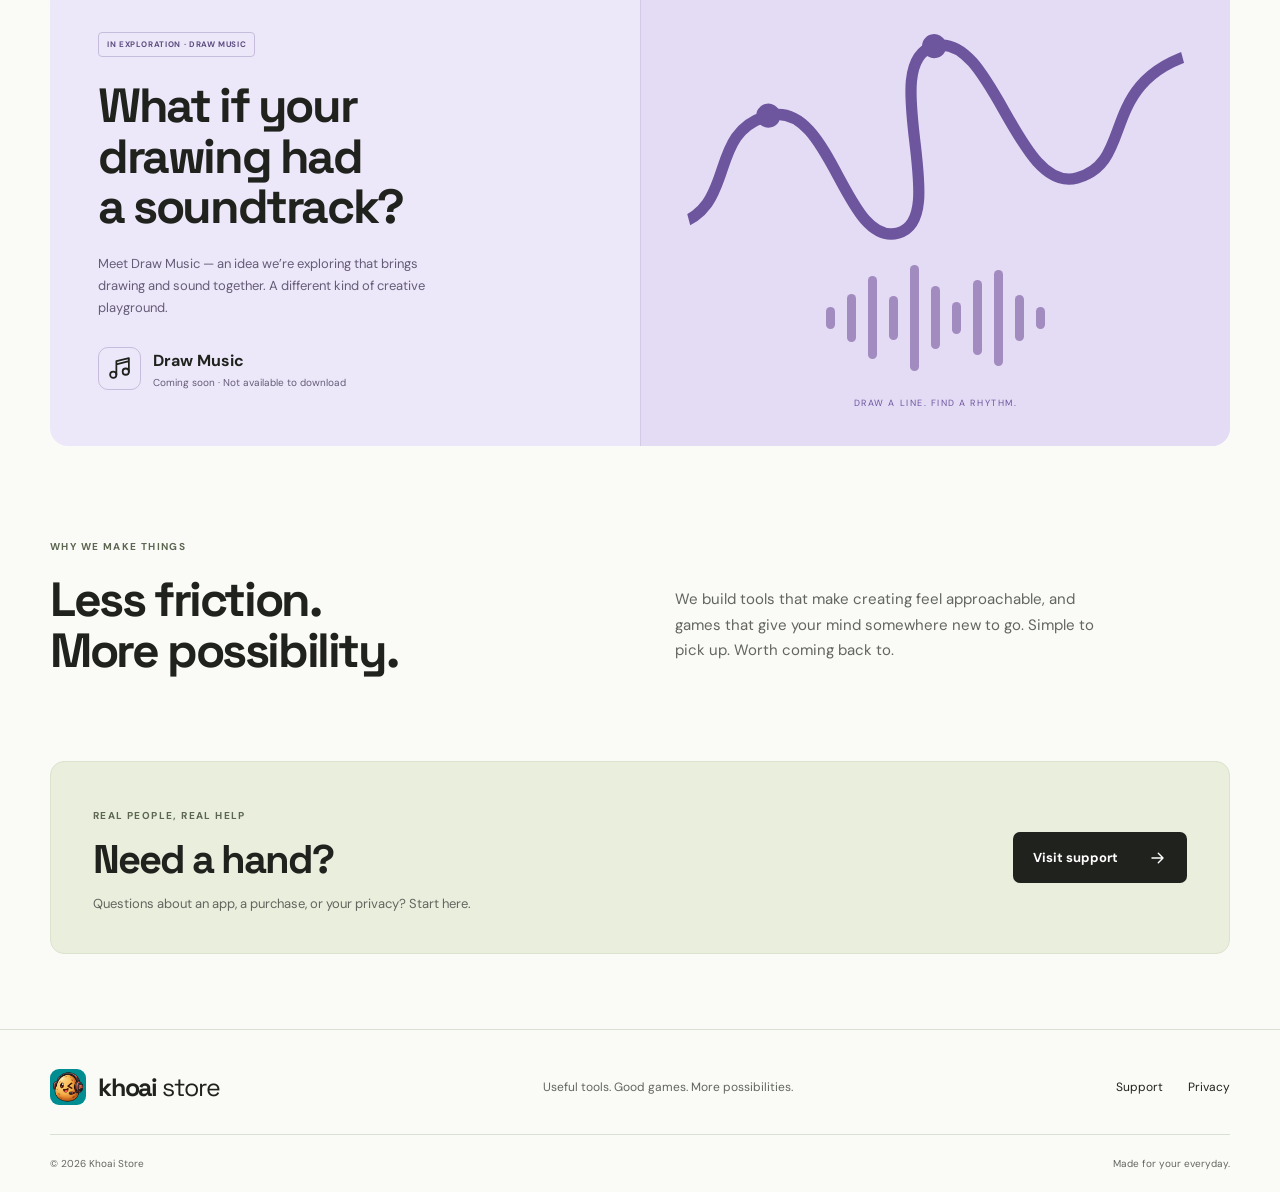
==== commit e86519d5: "feat: publish redesigned storefront and AR Drawing showcase" ====
--- a/index.html
+++ b/index.html
@@ -1,22 +1 @@
-<!doctype html>
-<html lang="en">
-<head>
-<meta charset="utf-8"><meta name="viewport" content="width=device-width, initial-scale=1"><meta name="theme-color" content="#ffffff">
-<title>Khoai Store — Tools for life. Games for fun.</title><meta name="description" content="Discover creative tools and enjoyable games from Khoai Store. Explore AR Drawing Sketchar and Mini Chess Puzzle for Android.">
-<link rel="icon" href="4888d496-108e-4d5f-9622-6b7479f78114.png"><link rel="preconnect" href="https://fonts.googleapis.com"><link rel="preconnect" href="https://fonts.gstatic.com" crossorigin><link href="https://fonts.googleapis.com/css2?family=Manrope:wght@400;500;600;700;800&display=swap" rel="stylesheet"><link rel="stylesheet" href="store.css"><script src="store.js" defer></script>
-</head>
-<body>
-<header class="header"><nav class="container nav" aria-label="Main navigation"><a class="brand" href="index.html"><img src="4888d496-108e-4d5f-9622-6b7479f78114.png" alt="" width="36" height="36">Khoai<span>Store</span></a><div class="nav-links"><a href="#discover">Discover</a><a href="#why">About us</a><a href="support.html">Support <span aria-hidden="true">↗</span></a></div><a class="nav-button" href="#discover">Explore the store <span aria-hidden="true">→</span></a></nav></header>
-<main>
-<section class="hero container"><div class="hero-text"><div class="overline"><span class="status-dot"></span> YOUR NEXT FAVORITE APP STARTS HERE</div><h1>Tools for life.<br><span>Games for fun.</span></h1><p>A little more creativity. A well-earned brain break. Discover tools and games that make your everyday feel a little better.</p><div class="hero-actions"><a class="button primary" href="#discover">Find your next app <span aria-hidden="true">↗</span></a><span class="platform"><svg viewBox="0 0 24 24" aria-hidden="true"><path d="M7 8 5 5m12 3 2-3M6 11h12v8H6zm1-2a5 5 0 0 1 10 0M9 19v3m6-3v3M3 12v5m18-5v5"/><path d="M9 8h.01M15 8h.01"/></svg>Made for Android</span></div></div>
-<div class="hero-board"><div class="board-heading"><span class="board-label">THE KHOAI COLLECTION</span><span class="board-symbol" aria-hidden="true">✳</span></div><div class="board-app"><img src="assets/ar-drawing-icon.png" width="512" height="512" alt="AR Drawing Sketchar cat sketch artwork"><div><span class="mini-label">MAKE SOMETHING</span><h2>A spark of<br>creativity.</h2><a href="apps/ar-drawing.html">AR Drawing Sketchar <span aria-hidden="true">↗</span></a></div></div><div class="board-app board-game"><div><span class="mini-label">TAKE A BREAK</span><h2>Your next<br>clever move.</h2><a href="apps/mini-chess-puzzle.html">Mini Chess Puzzle <span aria-hidden="true">↗</span></a></div><img src="mini-chess-puzzle-icon.png" width="512" height="512" alt="Mini Chess Puzzle chess pieces"></div><div class="board-footer"><span>Useful by day. Playful anytime.</span><span aria-hidden="true">↗</span></div></div></section>
-<div class="category-strip"><div class="container strip-inner"><span>GOOD APPS. MORE POSSIBILITIES.</span><span class="strip-item"><svg viewBox="0 0 24 24" aria-hidden="true"><path d="m15 3 6 6-12 12H3v-6L15 3Zm-2 2 6 6M3 15l6 6"/></svg>Tools to create</span><span class="strip-item"><svg viewBox="0 0 24 24" aria-hidden="true"><path d="M8 8h8c3 0 4 2 5 9 .4 3-3 4-5 0H8c-2 4-5 3-5 0 1-7 2-9 5-9ZM8 10v5m-2.5-2.5h5M16 11h.01M18 14h.01"/></svg>Games to enjoy</span><span class="strip-item"><svg viewBox="0 0 24 24" aria-hidden="true"><path d="m12 3 3 6 7 1-5 5 1 7-6-3-6 3 1-7-5-5 7-1 3-6Z"/></svg>Made with care</span></div></div>
-<section class="catalog container" id="discover"><div class="section-top"><div><span class="overline">EXPLORE THE COLLECTION</span><h2>Find your kind of app.</h2></div><p>Something useful. Something fun.<br>Something worth making room for.</p></div><div class="catalog-toolbar"><div class="filters" role="group" aria-label="Filter apps by category"><button class="filter active" data-filter="all" aria-pressed="true">All apps <span>02</span></button><button class="filter" data-filter="tools" aria-pressed="false">Tools <span>01</span></button><button class="filter" data-filter="games" aria-pressed="false">Games <span>01</span></button></div><span class="catalog-count" aria-live="polite">2 apps to discover</span></div>
-<div class="app-grid">
-<article class="product" data-category="tools"><a class="product-cover drawing-cover" href="apps/ar-drawing.html" aria-label="Explore AR Drawing Sketchar"><div class="cover-copy"><span>FROM A LITTLE<br>INSPIRATION TO</span><strong>Your next<br>masterpiece.</strong><span class="cover-action" aria-hidden="true">↗</span></div><img src="assets/ar-drawing-icon.png" width="512" height="512" alt="A cute cat being drawn in a sketchbook" loading="lazy"></a><div class="product-meta"><span class="category-tag">CREATIVE TOOL</span><span class="device-label">Android</span></div><h3><a href="apps/ar-drawing.html">AR Drawing Sketchar</a></h3><p>Bring ideas to paper with camera drawing, screen tracing, and lessons that guide you one step at a time.</p><div class="product-bottom"><a class="product-link" href="apps/ar-drawing.html">Explore app <span aria-hidden="true">→</span></a><a class="play-link" href="https://play.google.com/store/apps/details?id=com.khoaidev.ardrawingsketchar" target="_blank" rel="noopener noreferrer">Google Play <span aria-hidden="true">↗</span></a></div></article>
-<article class="product" data-category="games"><a class="product-cover chess-cover" href="apps/mini-chess-puzzle.html" aria-label="Explore Mini Chess Puzzle"><div class="cover-copy"><span>A SMALL BOARD.<br>A FRESH CHALLENGE.</span><strong>Make your<br>next move.</strong><span class="cover-action" aria-hidden="true">↗</span></div><img src="mini-chess-puzzle-icon.png" width="512" height="512" alt="Black and gold chess pieces" loading="lazy"></a><div class="product-meta"><span class="category-tag game-tag">PUZZLE GAME</span><span class="device-label">Android</span></div><h3><a href="apps/mini-chess-puzzle.html">Mini Chess Puzzle</a></h3><p>Give your mind a change of pace with bite-sized chess puzzles and satisfying tactical challenges.</p><div class="product-bottom"><a class="product-link" href="apps/mini-chess-puzzle.html">Explore game <span aria-hidden="true">→</span></a><a class="play-link" href="https://play.google.com/store/apps/details?id=com.khoaidev.minichesspuzzle" target="_blank" rel="noopener noreferrer">Google Play <span aria-hidden="true">↗</span></a></div></article>
-</div></section>
-<section class="about" id="why"><div class="container about-inner"><div><span class="overline">THIS IS KHOAI STORE</span><h2>One store.<br>More ways to enjoy<br>your everyday.</h2></div><div class="about-copy"><p>We create tools that help you explore your ideas, and games that give you a moment to switch off. Different experiences, with the same attention to the little details.</p><div class="about-point"><span>01</span><div><h3>Make room for creativity</h3><p>Simple tools to turn “I want to try” into “I made this.”</p></div></div><div class="about-point"><span>02</span><div><h3>Make time for play</h3><p>Thoughtful games for a quick challenge or a well-earned break.</p></div></div></div></div></section>
-<section class="contact container"><div><span class="overline">LET’S MAKE IT BETTER, TOGETHER</span><h2>A question? An idea?<br>We’re here for it.</h2></div><a href="support.html" class="button primary">Get in touch <span aria-hidden="true">↗</span></a></section>
-</main><footer class="footer"><div class="container"><div class="footer-top"><a class="brand" href="index.html"><img src="4888d496-108e-4d5f-9622-6b7479f78114.png" width="36" height="36" alt="">Khoai<span>Store</span></a><p>Tools for life. Games for fun.</p><div><a href="#discover">Our apps</a><a href="support.html">Support</a><a href="privacy-policy.html">Privacy policy</a></div></div><div class="footer-bottom"><span>© 2026 Khoai Store. All rights reserved.</span><span>Built for your everyday.</span></div></div></footer>
-</body></html>+<!doctype html><html lang="en"><head><meta charset="utf-8"><meta name="viewport" content="width=device-width,initial-scale=1"><title>Tools, games & new ideas — Khoai Store</title><link rel="preconnect" href="https://fonts.googleapis.com"><link href="https://fonts.googleapis.com/css2?family=DM+Sans:wght@400;500;600;700&family=Space+Grotesk:wght@400;500;600;700&display=swap" rel="stylesheet"><link rel="stylesheet" href="store.css"><script src="store.js" defer></script><meta name="description" content="Explore creative tools and thoughtful games from Khoai Store. Discover AR Drawing Sketchar, Mini Chess Puzzle, and ideas in the works."><meta name="theme-color" content="#fafbf7"><link rel="icon" type="image/png" href="4888d496-108e-4d5f-9622-6b7479f78114.png"></head><body><header><nav class="shell"><a class="brand" href="index.html"><img class="brand-logo" src="4888d496-108e-4d5f-9622-6b7479f78114.png" width="36" height="36" alt="">khoai<span class="brand-light">store</span></a><div class="nav-links"><a href="index.html#apps">Discover</a><a href="index.html#next">What’s next</a><a href="support.html" >Support</a></div><a class="nav-action" href="index.html#apps">Explore apps <svg viewBox="0 0 24 24" fill="none" stroke="currentColor" stroke-width="1.7" stroke-linecap="round" stroke-linejoin="round" aria-hidden="true"><path d="M5 12h14m-6-6 6 6-6 6"/></svg></a></nav></header><main><section class="hero shell"><div class="hero-intro"><span class="eyebrow">SMALL APPS. OPEN POSSIBILITIES.</span><h1>Make more.<br>Play more<span class="lime-dot">.</span></h1><p>Tools to bring your ideas to life.<br>Games to make a little time your own.</p><a class="button dark" href="#apps">Find your next favorite <svg viewBox="0 0 24 24" fill="none" stroke="currentColor" stroke-width="1.7" stroke-linecap="round" stroke-linejoin="round" aria-hidden="true"><path d="M5 12h14m-6-6 6 6-6 6"/></svg></a><div class="hero-meta"><span>CREATIVE TOOLS</span><span>THOUGHTFUL GAMES</span></div></div><div class="hero-composition"><div class="creative-tile"><div class="tile-label">01 / MAKE SOMETHING <svg viewBox="0 0 24 24" fill="none" stroke="currentColor" stroke-width="1.7" stroke-linecap="round" stroke-linejoin="round" aria-hidden="true"><path d="m15 3 6 6L9 21H3v-6L15 3ZM12 6l6 6M3 15l6 6"/></svg></div><div class="drawing-demo"><svg viewBox="0 0 300 230" aria-hidden="true"><path d="M82 154c-38-31-16-66 12-57l-2-54 51 30c22-8 37-7 57-1l45-32-2 56c35 36 9 90-42 99-59 15-110-3-119-41Z"/><path d="m101 72 8 29m114-28-6 25M114 124c9-14 22-10 25 3m47-2c7-13 21-13 27-1m-57 18 7 6 8-8m-8 8c-2 23 23 21 27 5m-27-5c-5 22-24 16-25 5M91 147l-28-6m29 19-28 5m153-17 30-7m-29 21 30 5"/></svg><span class="drawing-cursor"><svg viewBox="0 0 24 24" fill="none" stroke="currentColor" stroke-width="1.7" stroke-linecap="round" stroke-linejoin="round" aria-hidden="true"><path d="m15 3 6 6L9 21H3v-6L15 3ZM12 6l6 6M3 15l6 6"/></svg></span></div><div class="tile-bottom"><span>One line at a time.</span><a href="apps/ar-drawing.html" aria-label="Discover AR Drawing"><svg viewBox="0 0 24 24" fill="none" stroke="currentColor" stroke-width="1.7" stroke-linecap="round" stroke-linejoin="round" aria-hidden="true"><path d="M5 12h14m-6-6 6 6-6 6"/></svg></a></div></div><div class="mini-tiles"><a class="chess-tile" href="apps/mini-chess-puzzle.html"><span class="tile-label">02 / PLAY A LITTLE</span><div class="chess-symbol"><svg viewBox="0 0 24 24" fill="none" stroke="currentColor" stroke-width="1.7" stroke-linecap="round" stroke-linejoin="round" aria-hidden="true"><path d="M8 8h8c3 0 4 3 5 9 .4 3-3 4-5 0H8c-2 4-5 3-5 0 1-6 2-9 5-9ZM8 10v5m-2.5-2.5h5M16 11h.01M18 14h.01"/></svg></div><strong>Your next<br>clever move.</strong></a><a class="music-tile" href="#next"><span class="tile-label">NEXT UP / EXPERIMENTS</span><svg class="wave-art" viewBox="0 0 600 270" aria-hidden="true"><path d="M-20 155C60 155 44 60 120 60S165 230 230 230 256 32 326 32s48 190 120 190 50-104 174-104" fill="none" stroke="currentColor" stroke-width="13" stroke-linecap="round"/><circle cx="120" cy="60" r="14" fill="currentColor"/><circle cx="326" cy="32" r="14" fill="currentColor"/></svg><strong>A new way<br>to make noise.</strong></a></div></div></section><section class="catalog shell" id="apps"><div class="section-head"><div><span class="eyebrow">THE COLLECTION</span><h2>Good things for<br>your home screen.</h2></div><p>A creative streak or a quick brain break.<br>There’s an app for that kind of day.</p></div><div class="toolbar"><div class="filters" role="group" aria-label="App categories"><button aria-pressed="true" class="selected" data-filter="all">All apps <span>02</span></button><button aria-pressed="false" data-filter="tools">Tools <span>01</span></button><button aria-pressed="false" data-filter="games">Games <span>01</span></button></div><span id="count" aria-live="polite">2 apps</span></div><div class="app-grid"><article class="app-card" data-category="tools"><a class="app-visual tools" href="apps/ar-drawing.html"><img src="assets/ar-drawing-icon.png" width="512" height="512" alt="AR Drawing Sketchar artwork" loading="lazy"><div><span>CREATIVE TOOL</span><strong>Make your<br>mark.</strong><svg viewBox="0 0 24 24" fill="none" stroke="currentColor" stroke-width="1.7" stroke-linecap="round" stroke-linejoin="round" aria-hidden="true"><path d="M5 12h14m-6-6 6 6-6 6"/></svg></div></a><div class="app-title"><h3><a href="apps/ar-drawing.html">AR Drawing Sketchar</a></h3><span>Android</span></div><p>From a favorite picture to a page of your own. Trace, practice, and learn at your own pace.</p><a class="text-link" href="apps/ar-drawing.html">Explore tool <svg viewBox="0 0 24 24" fill="none" stroke="currentColor" stroke-width="1.7" stroke-linecap="round" stroke-linejoin="round" aria-hidden="true"><path d="M5 12h14m-6-6 6 6-6 6"/></svg></a></article><article class="app-card" data-category="games"><a class="app-visual games" href="apps/mini-chess-puzzle.html"><img src="mini-chess-puzzle-icon.png" width="512" height="512" alt="Mini Chess Puzzle artwork" loading="lazy"><div><span>PUZZLE GAME</span><strong>Find your<br>next move.</strong><svg viewBox="0 0 24 24" fill="none" stroke="currentColor" stroke-width="1.7" stroke-linecap="round" stroke-linejoin="round" aria-hidden="true"><path d="M5 12h14m-6-6 6 6-6 6"/></svg></div></a><div class="app-title"><h3><a href="apps/mini-chess-puzzle.html">Mini Chess Puzzle</a></h3><span>Android</span></div><p>A small board and a satisfying challenge. Make your next break a little more interesting.</p><a class="text-link" href="apps/mini-chess-puzzle.html">Explore game <svg viewBox="0 0 24 24" fill="none" stroke="currentColor" stroke-width="1.7" stroke-linecap="round" stroke-linejoin="round" aria-hidden="true"><path d="M5 12h14m-6-6 6 6-6 6"/></svg></a></article></div></section><section class="next shell" id="next"><div class="next-copy"><span class="pill">IN EXPLORATION · DRAW MUSIC</span><h2>What if your<br>drawing had<br>a soundtrack?</h2><p>Meet Draw Music — an idea we’re exploring that brings drawing and sound together. A different kind of creative playground.</p><div class="next-name"><svg viewBox="0 0 24 24" fill="none" stroke="currentColor" stroke-width="1.7" stroke-linecap="round" stroke-linejoin="round" aria-hidden="true"><path d="M9 18V5l12-3v13M9 8l12-3"/><ellipse cx="6" cy="18" rx="3" ry="3"/><ellipse cx="18" cy="15" rx="3" ry="3"/></svg><span>Draw Music <small>Coming soon · Not available to download</small></span></div></div><div class="next-art"><svg class="wave-art" viewBox="0 0 600 270" aria-hidden="true"><path d="M-20 155C60 155 44 60 120 60S165 230 230 230 256 32 326 32s48 190 120 190 50-104 174-104" fill="none" stroke="currentColor" stroke-width="13" stroke-linecap="round"/><circle cx="120" cy="60" r="14" fill="currentColor"/><circle cx="326" cy="32" r="14" fill="currentColor"/></svg><div class="sound-bars" aria-hidden="true"><i style="--h:22px"></i><i style="--h:48px"></i><i style="--h:83px"></i><i style="--h:44px"></i><i style="--h:106px"></i><i style="--h:63px"></i><i style="--h:32px"></i><i style="--h:75px"></i><i style="--h:96px"></i><i style="--h:46px"></i><i style="--h:22px"></i></div><span>DRAW A LINE. FIND A RHYTHM.</span></div></section><section class="values shell"><span class="eyebrow">WHY WE MAKE THINGS</span><div><h2>Less friction.<br>More possibility.</h2><p>We build tools that make creating feel approachable, and games that give your mind somewhere new to go. Simple to pick up. Worth coming back to.</p></div></section><section class="help shell"><div><span class="eyebrow">REAL PEOPLE, REAL HELP</span><h2>Need a hand?</h2><p>Questions about an app, a purchase, or your privacy? Start here.</p></div><a class="button dark" href="support.html">Visit support <svg viewBox="0 0 24 24" fill="none" stroke="currentColor" stroke-width="1.7" stroke-linecap="round" stroke-linejoin="round" aria-hidden="true"><path d="M5 12h14m-6-6 6 6-6 6"/></svg></a></section></main><footer><div class="shell"><div class="footer-top"><a class="brand" href="index.html"><img class="brand-logo" src="4888d496-108e-4d5f-9622-6b7479f78114.png" width="36" height="36" alt="">khoai<span class="brand-light">store</span></a><p>Useful tools. Good games. More possibilities.</p><div><a href="support.html">Support</a><a href="privacy.html">Privacy</a></div></div><div class="footer-bottom"><span>© 2026 Khoai Store</span><span>Made for your everyday.</span></div></div></footer></body></html>
--- a/store.css
+++ b/store.css
@@ -1,7 +1,19 @@
+:root{--ink:#20221e;--muted:#62665f;--line:#dadfd4;--paper:#fafbf7;--lime:#d6ee78;--purple:#ede8f9}*{box-sizing:border-box}html{scroll-behavior:smooth;scroll-padding-top:100px}body{margin:0;background:var(--paper);color:var(--ink);font:16px/1.7 'DM Sans',sans-serif}h1,h2,h3,p{margin:0}h1,h2,h3,.brand{font-family:'Space Grotesk',sans-serif;letter-spacing:-.05em;line-height:1.05}h1,h2{text-wrap:balance}a{color:inherit}img{display:block;max-width:100%;height:auto}svg{width:24px;height:24px;flex-shrink:0}button,a{touch-action:manipulation}a:focus-visible,button:focus-visible,summary:focus-visible{outline:3px solid #6248ac;outline-offset:5px}a,button{transition:background .18s,color .18s,border-color .18s}button{cursor:pointer;font:inherit}a{text-decoration:none}.shell{width:min(1180px,calc(100% - 64px));margin-inline:auto}.preview-bar{background:var(--ink);color:#e8eadf;text-align:center;font-size:11px;letter-spacing:.03em;padding:7px 15px}.preview-bar span{margin:0 12px}header{background:var(--paper);border-bottom:1px solid var(--line);position:sticky;top:0;z-index:5}nav{height:88px;display:flex;align-items:center;justify-content:space-between;gap:25px}.brand{display:flex;align-items:center;font-weight:700;font-size:25px;gap:5px;white-space:nowrap}.brand-light{font-weight:400}.brand-mark{display:grid;place-items:center;width:36px;height:36px;border-radius:9px;background:var(--lime);margin-right:7px}.brand-mark svg{width:27px;height:27px}.nav-links{display:flex;align-items:center;gap:30px;font-size:13px}.nav-links a{display:inline-flex;align-items:center;min-height:44px}.nav-links a:hover,.text-link:hover{color:#5c427a}.nav-action{display:flex;align-items:center;gap:30px;border:1px solid #b2b8aa;border-radius:7px;padding:10px 16px;min-height:44px;font-size:12px;font-weight:700}.nav-action svg{width:18px}.hero{display:grid;grid-template-columns:1.1fr 1fr;align-items:center;gap:72px;padding-block:65px 75px}.eyebrow{font-size:10px;font-weight:700;letter-spacing:.14em;color:#5c6650}.hero h1{font-size:clamp(65px,6.5vw,92px);margin:24px 0;letter-spacing:-.075em;line-height:.98}.lime-dot{color:#789738}.hero-intro>p{font-size:18px;color:var(--muted);line-height:1.65;margin-bottom:30px}.button{display:inline-flex;align-items:center;justify-content:center;gap:30px;min-height:51px;border-radius:7px;padding:12px 20px;font-size:13px;font-weight:700}.button svg{width:19px}.dark{background:var(--ink);color:white}.dark:hover{background:#46523c}.hero-meta{display:flex;gap:25px;margin-top:38px;color:var(--muted);font-size:9px;letter-spacing:.1em}.hero-composition{display:grid;gap:13px}.creative-tile{background:var(--lime);border-radius:16px;padding:20px 23px}.tile-label{display:flex;justify-content:space-between;align-items:center;font-size:8px;letter-spacing:.12em;font-weight:700}.drawing-demo{position:relative;width:80%;margin:8px auto 0}.drawing-demo>svg{width:100%;height:210px;fill:none;stroke:#354329;stroke-width:3;stroke-linecap:round;stroke-linejoin:round}.drawing-cursor{position:absolute;right:8px;top:70px;border:1px solid #879952;background:#fafbf7;border-radius:8px;padding:8px;transform:rotate(-15deg)}.tile-bottom{display:flex;align-items:center;justify-content:space-between;font-size:12px;font-weight:500}.tile-bottom>a{display:grid;place-items:center;border:1px solid #99ac63;border-radius:50%;width:36px;height:36px}.mini-tiles{display:grid;grid-template-columns:1fr 1fr;gap:13px}.mini-tiles>a{border-radius:14px;padding:19px 20px;min-height:190px;position:relative;overflow:hidden}.chess-tile{background:#e9e7df}.music-tile{background:var(--purple)}.mini-tiles strong{font-family:'Space Grotesk',sans-serif;line-height:1.1;letter-spacing:-.04em;font-size:24px;position:relative;display:block;margin-top:55px}.chess-symbol{position:absolute;right:15px;top:48px;color:#7a7b6b}.chess-symbol svg{width:55px;height:55px;transform:rotate(-18deg)}.music-tile>.wave-art{position:absolute;width:230px;height:110px;right:-15px;top:35px;color:#a497cc;transform:rotate(-14deg)}.catalog{padding-block:40px 85px}.section-head{display:flex;justify-content:space-between;align-items:end;gap:30px}.section-head h2{font-size:45px;margin-top:16px}.section-head>p{font-size:13px;color:var(--muted)}.toolbar{display:flex;justify-content:space-between;align-items:center;margin:30px 0 26px;border-bottom:1px solid var(--line);padding-bottom:17px}.filters{display:flex;gap:7px}.filters button{border:1px solid transparent;background:transparent;padding:10px 17px;border-radius:6px;min-height:44px;font-size:12px}.filters button span{font-size:9px;margin-left:12px;color:var(--muted)}.filters button.selected{border-color:var(--line);background:white}.filters button:hover{background:#eff2e9}#count{font-size:11px;color:var(--muted)}.app-grid{display:grid;grid-template-columns:1fr 1fr;gap:32px}[hidden]{display:none!important}.app-visual{display:grid;grid-template-columns:42% 1fr;gap:35px;align-items:center;padding:32px;border-radius:13px;overflow:hidden;min-height:278px}.app-visual.tools{background:#edf0e1}.app-visual.games{background:#e7eaf3}.app-visual img{aspect-ratio:1;border-radius:24%;object-fit:cover}.app-visual>div>span{font-size:8px;letter-spacing:.1em;font-weight:700;color:var(--muted)}.app-visual strong{display:block;font-family:'Space Grotesk';font-size:34px;line-height:1.05;letter-spacing:-.05em;margin:15px 0 20px}.app-visual svg{width:22px}.app-title{display:flex;gap:12px;align-items:center;justify-content:space-between;margin-top:24px}.app-title h3{font-size:24px}.app-title>span{font-size:10px;color:var(--muted)}.app-card>p{font-size:14px;color:var(--muted);margin:13px 0 12px}.text-link{display:inline-flex;align-items:center;gap:20px;min-height:44px;font-size:12px;font-weight:700}.text-link svg{width:18px}.next{display:grid;grid-template-columns:1fr 1fr;border-radius:18px;overflow:hidden;background:var(--purple)}.next-copy{padding:45px 48px}.pill{display:inline-block;border:1px solid #c6bddc;border-radius:4px;padding:5px 8px;font-size:8px;letter-spacing:.08em;font-weight:700;color:#5c4d80}.next h2{font-size:48px;margin-top:24px}.next-copy>p{font-size:13px;color:#655c78;max-width:340px;margin-top:20px}.next-name{display:flex;align-items:center;gap:12px;margin-top:28px;font-weight:700}.next-name>svg{width:43px;height:43px;border:1px solid #c6bddc;border-radius:10px;padding:8px}.next-name small{display:block;font-size:10px;font-weight:400;color:#655c78}.next-art{position:relative;display:flex;flex-direction:column;justify-content:center;overflow:hidden;border-left:1px solid #d3cae5;padding:35px;background:#e4dbf4;color:#6d569e}.next-art>.wave-art{width:100%;height:240px;transform:rotate(-15deg)}.sound-bars{display:flex;align-items:center;justify-content:center;gap:12px;height:120px}.sound-bars i{display:block;width:9px;border-radius:8px;height:var(--h);background:#a18bbf}.next-art>span{text-align:center;font-size:9px;letter-spacing:.17em;margin-top:18px}.values{padding-block:85px}.values>div{display:grid;grid-template-columns:1fr 1fr;gap:70px;align-items:center;margin-top:17px}.values h2{font-size:48px}.values p{max-width:440px;font-size:15px;color:var(--muted)}.help{background:#e9eedd;border:1px solid #dbe3cc;border-radius:14px;padding:38px 42px;display:flex;align-items:center;justify-content:space-between;gap:30px;margin-bottom:75px}.help h2{font-size:40px;margin:12px 0}.help p{font-size:13px;color:var(--muted)}footer{border-top:1px solid var(--line);padding-top:35px}.footer-top{display:flex;align-items:center;justify-content:space-between;gap:25px}.footer-top>p{font-size:12px;color:var(--muted)}.footer-top>div{display:flex;gap:25px;font-size:12px}.footer-top>div a{min-height:44px;display:flex;align-items:center}.footer-bottom{margin-top:25px;padding-block:20px;border-top:1px solid var(--line);display:flex;justify-content:space-between;font-size:10px;color:var(--muted)}.page-intro{padding-block:65px 45px}.page-intro h1{font-size:72px;margin-top:22px;letter-spacing:-.065em}.page-intro p{color:var(--muted);margin-top:20px}.support-grid{display:grid;grid-template-columns:1.4fr 1fr;gap:65px;align-items:start;padding-bottom:80px}.support-main>h2,.privacy-content>h2{font-size:29px;margin:22px 0}details{border-bottom:1px solid var(--line)}summary{cursor:pointer;min-height:56px;padding:16px 24px 16px 0;font-weight:500;font-size:15px}details p{padding-bottom:20px;font-size:14px;color:var(--muted)}details p a,.privacy-content>p a{text-decoration:underline;text-underline-offset:4px}.contact-card{padding:32px;border:1px solid var(--line);border-radius:14px;background:#eef2e6}.contact-card>svg{width:35px;height:35px;margin-bottom:20px}.contact-card h2{font-size:32px}.contact-card p{font-size:14px;color:var(--muted);margin-top:15px}.email{overflow-wrap:anywhere;word-break:normal;display:block;padding-block:16px;font-size:13px}.contact-card .button{margin-block:10px}.contact-card p.small{font-size:11px}.privacy-content{max-width:850px;padding-bottom:70px}.review-note{display:flex;align-items:start;gap:16px;border:1px solid #d9ca9d;background:#faf1d9;padding:23px;border-radius:10px;margin-bottom:36px}.review-note p{font-size:13px;margin-top:8px;color:#655b3c}.policy-list{display:grid;gap:12px;margin:25px 0 40px}.policy-list>a{display:flex;align-items:center;gap:20px;padding:22px;border:1px solid var(--line);border-radius:12px}.policy-list img{border-radius:15px;width:56px;height:56px;object-fit:cover}.policy-list span{flex:1;min-width:0}.policy-list strong{display:block;font-size:16px}.policy-list small{display:block;color:var(--muted);font-size:12px;margin-top:4px}.privacy-content>p{color:var(--muted);font-size:15px}.policy-body{max-width:800px;padding-bottom:70px}.policy-body h2{font-size:28px;margin:35px 0 15px}.policy-body p{color:var(--muted)}.notice{background:#faf1d9;padding:20px;border:1px solid #d9ca9d;border-radius:10px;font-size:14px}.detail{display:grid;grid-template-columns:320px 1fr;gap:65px;align-items:center;padding-bottom:90px}.detail>img{border-radius:25%;width:320px}.detail h2{font-size:37px}.detail ul{padding-left:20px;color:var(--muted);margin:25px 0}.detail-links{display:flex;gap:30px;font-size:13px;margin-top:25px;text-decoration:underline;text-underline-offset:4px}
+@media(max-width:950px){.hero{gap:35px}.hero h1{font-size:73px}.app-visual{padding:25px;gap:22px;min-height:240px}.app-visual strong{font-size:29px}.next-copy{padding:35px}.next h2{font-size:40px}.support-grid{gap:30px}.footer-top>p{display:none}}
+@media(max-width:680px){.shell{width:calc(100% - 36px)}.preview-bar{font-size:9px;padding-block:6px}nav{height:70px;gap:15px}.brand{font-size:22px}.brand-mark{width:30px;height:30px}.brand-mark svg{width:23px;height:23px}.nav-action{display:none}.nav-links{gap:14px;font-size:11px}.nav-links a:nth-child(2){display:none}.hero{grid-template-columns:1fr;gap:35px;padding-block:44px}.hero h1{font-size:72px}.hero-intro>p{font-size:17px}.hero-meta{margin-top:28px;font-size:8px;gap:18px}.hero-composition{max-width:470px;width:100%}.drawing-demo>svg{height:185px}.mini-tiles>a{padding:16px;min-height:175px}.mini-tiles strong{font-size:23px}.catalog{padding-block:30px 55px}.section-head{display:block}.section-head h2{font-size:37px}.section-head>p{margin-top:18px}.toolbar{margin-top:24px}.filters button{padding:9px 12px;font-size:11px}.filters button span{margin-left:6px}.app-grid{grid-template-columns:1fr;gap:32px}.app-visual{min-height:245px;padding:26px;gap:25px}.app-visual strong{font-size:31px}.app-title h3{font-size:23px}.next{grid-template-columns:1fr}.next-copy{padding:32px 25px}.next h2{font-size:42px}.next-art{border-left:0;border-top:1px solid #d3cae5;padding:22px}.next-art>.wave-art{height:155px}.sound-bars{height:90px;transform:scale(.8)}.values{padding-block:55px}.values>div{grid-template-columns:1fr;gap:25px}.values h2{font-size:42px}.help{padding:28px;display:block;margin-bottom:50px}.help h2{font-size:36px}.help .button{margin-top:23px}.footer-top{flex-wrap:wrap;gap:20px}.footer-top>div{gap:20px}.footer-bottom{font-size:9px;gap:15px}.page-intro{padding-block:45px 30px}.page-intro h1{font-size:52px}.page-intro>p{font-size:15px}.support-grid{grid-template-columns:1fr;gap:35px;padding-bottom:55px}.contact-card{padding:25px}.policy-list>a{padding:17px;gap:13px}.policy-list small{font-size:11px}.policy-list strong{font-size:14px}.review-note{padding:18px;gap:12px}.review-note strong{font-size:14px}.detail{grid-template-columns:1fr;gap:30px;padding-bottom:60px}.detail>img{width:190px}.detail h2{font-size:33px}}
+@media(prefers-reduced-motion:reduce){html{scroll-behavior:auto}*,*::before,*::after{transition:none!important;animation:none!important}}
+/* AR Drawing product story */
+.ar-hero{display:grid;grid-template-columns:1.1fr 1fr;gap:70px;align-items:center;padding-block:45px 55px}.ar-back{display:inline-flex;min-height:44px;align-items:center;font-size:12px;color:var(--muted);margin-bottom:22px}.ar-app-heading{display:flex;gap:14px;align-items:center;margin-bottom:22px}.ar-app-heading img{border-radius:15px;width:56px;height:56px}.ar-platform{display:block;color:var(--muted);font-size:9px;letter-spacing:.08em;margin-top:6px}.ar-hero h1{font-size:clamp(52px,5.3vw,76px);letter-spacing:-.065em}.ar-hero>div>p{font-size:17px;color:var(--muted);max-width:440px;margin-top:22px;line-height:1.7}.ar-actions{display:flex;align-items:center;gap:22px;flex-wrap:wrap;margin-top:28px}.ar-hero-tags{display:flex;gap:9px;flex-wrap:wrap;margin-top:25px}.ar-hero-tags span{border:1px solid var(--line);border-radius:5px;padding:5px 9px;font-size:10px}.ar-hero-image{margin:0;background:var(--lime);border-radius:16px;overflow:hidden}.ar-hero-image>img{width:100%;height:355px;object-fit:cover;object-position:center 51%}.ar-hero-image figcaption{padding:24px 30px}.ar-hero-image figcaption>span{font-size:8px;letter-spacing:.1em;font-weight:700}.ar-hero-image strong{display:block;font:500 30px/1.12 'Space Grotesk';letter-spacing:-.04em;margin-top:12px}.ar-section-nav{display:flex;gap:30px;flex-wrap:wrap;border-block:1px solid var(--line);padding-block:11px}.ar-section-nav a{display:flex;align-items:center;min-height:44px;font-size:12px}.ar-section-nav a:hover{color:#6248ac}.ar-section{padding-block:65px}.ar-section .section-head h2,.ar-lessons .section-head h2{font-size:40px}.ar-modes{display:grid;grid-template-columns:1fr 1fr;gap:25px;margin-top:32px}.ar-mode{border:1px solid var(--line);border-radius:15px;overflow:hidden}.ar-mode-image{position:relative;background:#e7eadc}.ar-mode-image>img{height:330px;width:100%;object-fit:cover;object-position:center 53%}.ar-mode-image>span{position:absolute;left:17px;top:17px;background:var(--paper);border:1px solid var(--line);border-radius:5px;padding:6px 10px;font-size:9px;letter-spacing:.08em;font-weight:700}.ar-mode-copy{padding:27px 29px}.ar-mode h3{font-size:28px}.ar-mode p{font-size:15px;color:var(--muted);margin-top:15px}.ar-mode ul{padding-left:18px;font-size:13px;color:var(--muted);margin:18px 0}.ar-mode li{margin-bottom:7px}.ar-tip{display:block;border-top:1px solid var(--line);padding-top:15px;font-size:12px;color:#586344}.ar-lessons{padding-block:60px;background:#eef1e6;border-block:1px solid var(--line)}.ar-lesson-grid{display:grid;grid-template-columns:repeat(3,1fr);gap:24px;margin-top:30px}.ar-lesson-grid figure{margin:0;background:var(--paper);border:1px solid var(--line);border-radius:12px;overflow:hidden}.ar-lesson-grid img{width:100%;aspect-ratio:1.35;object-fit:contain;padding:18px}.ar-lesson-grid figcaption{padding:16px 19px;display:flex;justify-content:space-between;gap:12px;border-top:1px solid var(--line);align-items:center;font-size:13px}.ar-lesson-grid figcaption span{font-size:10px;color:var(--muted)}.ar-lesson-note{display:grid;grid-template-columns:1fr 2fr;gap:30px;border-top:1px solid #d4dac8;padding-top:24px;margin-top:28px}.ar-lesson-note strong{font:500 23px/1.15 'Space Grotesk';letter-spacing:-.04em}.ar-lesson-note p{font-size:14px;color:var(--muted)}.ar-feature-grid{display:grid;grid-template-columns:repeat(3,1fr);gap:24px;margin-top:32px}.ar-feature-grid article{border:1px solid var(--line);border-radius:12px;padding:26px}.ar-feature-icon{display:flex;align-items:center;justify-content:space-between;margin-bottom:27px}.ar-feature-icon>svg{width:36px;height:36px;padding:6px;background:var(--purple);border-radius:7px}.ar-feature-icon>span{font-size:10px;color:var(--muted)}.ar-feature-grid h3{font-size:23px;line-height:1.15}.ar-feature-grid p{font-size:14px;color:var(--muted);margin-top:14px}.ar-start{display:grid;grid-template-columns:1fr 1fr;gap:60px;padding:40px;background:var(--purple);border-radius:15px}.ar-start h2{font-size:40px;margin:20px 0}.ar-start>div>p{font-size:14px;color:var(--muted)}.ar-start ol{list-style:none;padding:0;margin:0;display:grid;gap:25px}.ar-start li{display:flex;gap:18px}.ar-start li>span{font-size:10px;color:#65537d;padding-top:3px}.ar-start h3{font-size:21px}.ar-start li p{font-size:14px;color:var(--muted);margin-top:9px}.ar-faq{display:grid;grid-template-columns:1fr 1.4fr;gap:70px}.ar-faq h2{font-size:42px;margin:18px 0}.ar-faq summary{font-size:15px}.ar-download{margin-top:5px}.ar-faq details p a{text-decoration:underline;text-underline-offset:4px}
+@media(max-width:950px){.ar-hero{gap:35px}.ar-hero h1{font-size:58px}.ar-hero-image>img{height:300px}.ar-hero-image figcaption{padding:20px}.ar-hero-image strong{font-size:26px}.ar-lesson-grid figcaption{display:block}.ar-lesson-grid figcaption span{display:block;margin-top:5px}.ar-feature-grid{gap:15px}.ar-feature-grid article{padding:21px}.ar-start{gap:35px}}
+@media(max-width:680px){.ar-hero{grid-template-columns:1fr;gap:30px;padding-block:25px 35px}.ar-back{margin-bottom:15px}.ar-hero h1{font-size:55px}.ar-hero>div>p{font-size:16px}.ar-hero-image>img{height:300px}.ar-hero-image figcaption{padding:23px}.ar-hero-image strong{font-size:29px}.ar-section-nav{gap:0 22px;padding-block:7px}.ar-section-nav a{font-size:11px}.ar-section{padding-block:45px}.ar-section .section-head h2,.ar-lessons .section-head h2{font-size:34px}.ar-modes{grid-template-columns:1fr;gap:23px;margin-top:25px}.ar-mode-image>img{height:300px}.ar-mode-copy{padding:24px}.ar-mode h3{font-size:26px}.ar-lessons{padding-block:45px}.ar-lesson-grid{gap:12px;grid-template-columns:1fr}.ar-lesson-grid figure{display:grid;grid-template-columns:110px 1fr;align-items:center}.ar-lesson-grid img{aspect-ratio:1;padding:10px}.ar-lesson-grid figcaption{border-top:0;padding:17px}.ar-lesson-note{grid-template-columns:1fr;gap:14px}.ar-feature-grid{grid-template-columns:1fr;gap:16px;margin-top:25px}.ar-feature-grid article{padding:25px}.ar-feature-icon{margin-bottom:18px}.ar-start{grid-template-columns:1fr;padding:27px;gap:28px}.ar-start h2{font-size:33px}.ar-faq{grid-template-columns:1fr;gap:15px}.ar-faq h2{font-size:35px}.ar-download .button{width:100%;font-size:12px;gap:15px}.ar-actions .button{font-size:12px;gap:16px}}
+/* Learning, reference library, and personal collection */
+.studio-lessons{background:#eef1e6;border-block:1px solid var(--line);padding-block:64px}.studio-lessons h2,.studio-templates h2{font-size:43px}.studio-lesson-demo{display:grid;grid-template-columns:1fr 1.1fr;margin-top:32px;background:var(--paper);border:1px solid #d4dccc;border-radius:16px;overflow:hidden}.studio-demo-copy{padding:38px}.studio-tag{font-size:10px;letter-spacing:.1em;color:#5c6650;font-weight:700}.studio-demo-copy h3{font-size:36px;margin:20px 0}.studio-demo-copy>p{font-size:15px;color:var(--muted)}.studio-demo-meta{display:flex;gap:9px;flex-wrap:wrap;margin-top:20px}.studio-demo-meta span{font-size:11px;border:1px solid var(--line);padding:4px 10px;border-radius:4px}.studio-demo-buttons{display:flex;align-items:center;gap:18px;margin-top:27px}.studio-demo-buttons button{width:44px;height:44px;border-radius:50%;border:1px solid #bdc8b0;background:white;color:var(--ink);font-size:21px}.studio-demo-buttons button:hover:not(:disabled){background:var(--lime)}.studio-demo-buttons button:disabled{opacity:.4;cursor:default}.studio-demo-buttons>span{font-size:13px;font-weight:500;min-width:85px;text-align:center}.studio-range-label{display:block;font-size:12px;color:var(--muted);margin-top:20px}#lesson-step{display:block;accent-color:#536c30;width:100%;height:44px;cursor:pointer;margin:0}.studio-demo-art{margin:0;border-left:1px solid var(--line);padding:25px;background:#fff;display:flex;flex-direction:column;justify-content:center;align-items:center;min-width:0}.studio-demo-art img{width:100%;max-height:380px;aspect-ratio:1;object-fit:contain}.studio-demo-art figcaption{font-size:11px;color:var(--muted);padding-top:15px}.studio-shelf-heading{display:flex;align-items:center;justify-content:space-between;gap:20px;margin:36px 0 20px}.studio-shelf-heading h3{font-size:26px}.studio-shelf-heading>span{font-size:11px;color:var(--muted)}.studio-lesson-shelf{display:grid;grid-template-columns:repeat(3,1fr);gap:18px}.studio-lesson-shelf>article{border:1px solid #d7decd;border-radius:12px;background:var(--paper);overflow:hidden;min-width:0}.studio-lesson-shelf img{width:100%;aspect-ratio:1.5;object-fit:contain;background:white;padding:13px}.studio-lesson-shelf article>div{padding:15px 19px 18px;border-top:1px solid var(--line);position:relative}.studio-lesson-shelf article>div>span{font-size:10px;color:var(--muted)}.studio-lesson-shelf h4{font-family:'Space Grotesk';font-size:19px;letter-spacing:-.035em;line-height:1.2;margin:6px 0 12px;padding-right:20px}.studio-lesson-shelf small{display:inline-block;border:1px solid #cfdbc3;border-radius:4px;padding:2px 8px;font-size:10px;color:#4c633c;background:#eef4e6}.studio-lesson-shelf small.level-medium{background:#f5efdf;color:#786037;border-color:#e6d8b5}.studio-lesson-shelf small.level-hard{background:#f1e8f7;color:#755585;border-color:#dfcfe9}.studio-content-note{font-size:12px;color:var(--muted);margin-top:22px}.studio-template-toolbar{display:flex;align-items:center;justify-content:space-between;gap:15px;border-bottom:1px solid var(--line);padding-bottom:18px;margin:30px 0 25px}.studio-filters{display:flex;flex-wrap:wrap;gap:8px}.studio-filters button{border:1px solid transparent;border-radius:6px;background:transparent;min-height:44px;font-size:12px;padding:10px 14px}.studio-filters button.active{border-color:#b3c39b;background:#edf2e5}.studio-filters button:hover{background:#e9eede}#template-count{font-size:12px;color:var(--muted);white-space:nowrap}.studio-template-grid{display:grid;grid-template-columns:repeat(3,1fr);gap:28px 23px}.studio-template-grid>article{min-width:0}.studio-template-art{border:1px solid var(--line);background:white;border-radius:12px;padding:20px}.studio-template-art img{width:100%;aspect-ratio:1.3;object-fit:contain}.studio-template-grid h3{font-size:23px;margin-top:16px}.studio-template-grid p{font-size:13px;color:var(--muted);margin-top:8px}.studio-import{display:flex;gap:22px;align-items:center;padding:25px;border:1px solid #d4cce3;background:#f1edf8;border-radius:12px;margin-top:32px}.studio-import-icon{width:48px;height:48px;display:grid;place-items:center;border:1px solid #d4cce3;border-radius:10px;flex-shrink:0}.studio-import h3{font-size:24px}.studio-import p{font-size:13px;color:var(--muted);max-width:540px;margin-top:8px}.studio-import>span{font-size:9px;letter-spacing:.08em;margin-left:auto;white-space:nowrap;color:#6b5c7e}.studio-library{background:#ece8f4;border-block:1px solid #ddd5e9;padding-block:65px}.studio-library-grid{display:grid;grid-template-columns:1.1fr 1fr;gap:75px;align-items:center}.studio-library h2{font-size:46px;margin-top:20px}.studio-library-grid>div>p{font-size:15px;max-width:460px;margin-top:20px;color:var(--muted)}.studio-library-benefits{list-style:none;padding:0;margin:27px 0 0;display:grid;gap:20px}.studio-library-benefits li{display:flex;align-items:start;gap:17px}.studio-library-benefits li>span{font-size:10px;padding-top:3px;color:#766284}.studio-library-benefits h3{font-size:22px}.studio-library-benefits p{font-size:14px;color:var(--muted);max-width:395px;margin-top:7px}.studio-library-grid>div>p.studio-content-note{font-size:11px}.studio-library-demo{padding:27px;border:1px solid #d3c8e2;border-radius:16px;background:var(--paper);min-width:0}.studio-library-top{display:flex;justify-content:space-between;align-items:center;gap:12px}.studio-library-top>span:first-child{font-size:9px;letter-spacing:.13em;font-weight:700}.studio-library-top>span:last-child{font-size:9px;border:1px solid var(--line);border-radius:4px;padding:4px 7px;color:var(--muted)}.studio-library-demo>h3{font-size:28px;line-height:1.12;margin-top:22px}.studio-library-tabs{display:flex;gap:10px;border-bottom:1px solid var(--line);margin-top:25px;padding-bottom:12px}.studio-library-tabs button{min-height:44px;font-size:13px;padding:9px 15px;border:1px solid transparent;border-radius:6px;background:transparent}.studio-library-tabs button[aria-selected=true]{background:#e7dfef;border-color:#d4c6e2}.studio-library-images{display:grid;grid-template-columns:1fr 1fr;gap:12px;margin-top:19px}.studio-library-images img{background:white;border:1px solid var(--line);border-radius:9px;padding:12px;aspect-ratio:1.15;object-fit:contain;width:100%}.studio-library-demo [role=tabpanel]>p{font-size:14px;margin-top:19px;color:var(--muted)}.studio-library-demo [role=tabpanel] small{font-size:10px;display:block}.studio-album-example{margin:19px 0 0}.studio-album-example img{width:100%;height:270px;object-fit:cover;object-position:center 52%;border-radius:9px}.studio-album-example figcaption{font-size:14px;margin-top:17px}.studio-album-example small{color:var(--muted);margin-top:6px}
+@media(max-width:950px){.studio-demo-copy{padding:28px}.studio-demo-copy h3{font-size:31px}.studio-library-grid{gap:35px}.studio-library h2{font-size:39px}.studio-import>span{display:none}.studio-lesson-shelf h4{font-size:18px}.studio-library-demo{padding:22px}}
+@media(max-width:680px){.studio-lessons,.studio-library{padding-block:45px}.studio-lessons h2,.studio-templates h2{font-size:35px}.studio-lesson-demo{grid-template-columns:1fr;margin-top:25px}.studio-demo-copy{padding:25px}.studio-demo-copy h3{font-size:33px}.studio-demo-art{border-left:0;border-top:1px solid var(--line);padding:20px}.studio-demo-art img{max-height:280px}.studio-shelf-heading{display:block;margin-top:27px}.studio-shelf-heading h3{font-size:25px;margin-bottom:10px}.studio-lesson-shelf{grid-template-columns:1fr 1fr;gap:12px}.studio-lesson-shelf article>div{padding:12px}.studio-lesson-shelf h4{font-size:17px;padding-right:0}.studio-lesson-shelf img{aspect-ratio:1.1;padding:10px}.studio-lesson-shelf article>div>span{font-size:9px}.studio-template-toolbar{align-items:start;gap:8px;flex-direction:column}.studio-filters{gap:4px}.studio-filters button{font-size:11px;padding:9px 11px}.studio-template-grid{grid-template-columns:1fr 1fr;gap:22px 13px}.studio-template-art{padding:10px}.studio-template-art img{aspect-ratio:1}.studio-template-grid h3{font-size:20px}.studio-template-grid p{font-size:12px}.studio-import{align-items:start;padding:20px;gap:14px}.studio-import h3{font-size:22px}.studio-import-icon{width:37px;height:37px}.studio-import-icon svg{width:21px;height:21px}.studio-library-grid{grid-template-columns:1fr;gap:30px}.studio-library h2{font-size:39px}.studio-library-demo{padding:24px}.studio-library-demo>h3{font-size:28px}.studio-library-images img{aspect-ratio:1}.studio-content-note{font-size:11px}}
 
-:root{--ink:#172132;--muted:#657084;--blue:#3159d9;--line:#e2e6ee;--soft:#f6f8fc;--white:#fff}*{box-sizing:border-box}html{scroll-behavior:smooth;scroll-padding-top:100px}body{margin:0;background:var(--white);color:var(--ink);font:15px/1.65 "Manrope",system-ui,sans-serif}a{color:inherit;text-decoration:none}button{font:inherit;cursor:pointer}img{display:block;max-width:100%;height:auto}svg{width:22px;height:22px;fill:none;stroke:currentColor;stroke-width:1.6;stroke-linecap:round;stroke-linejoin:round}a,button{transition:color .18s,background .18s,border-color .18s}a:focus-visible,button:focus-visible{outline:3px solid var(--blue);outline-offset:5px}h1,h2,h3,p{margin:0}h1,h2,h3{line-height:1.13;letter-spacing:-.045em}h1,h2{text-wrap:balance}.container{width:min(1180px,calc(100% - 64px));margin-inline:auto}.header{position:sticky;top:0;z-index:10;background:var(--white);border-bottom:1px solid var(--line)}.nav{height:86px;display:flex;align-items:center;justify-content:space-between;gap:24px}.brand{display:flex;align-items:center;gap:8px;font-size:24px;font-weight:800;letter-spacing:-1px;white-space:nowrap}.brand img{border-radius:10px;margin-right:3px}.brand>span{color:var(--blue);margin-left:-5px}.nav-links{display:flex;gap:32px;font-size:13px;font-weight:700}.nav-links a,.footer a{display:inline-flex;align-items:center;min-height:44px}.nav-links a:hover,.footer a:hover{color:var(--blue)}.nav-button{display:flex;align-items:center;gap:24px;padding:10px 16px;border:1px solid var(--line);border-radius:8px;font-size:12px;font-weight:800;min-height:44px}.nav-button:hover{border-color:var(--blue);color:var(--blue)}.hero{display:grid;grid-template-columns:1.05fr 1fr;gap:70px;align-items:center;padding-block:78px 80px}.overline{font-size:10px;letter-spacing:.13em;font-weight:800;color:var(--blue);display:flex;align-items:center;gap:8px}.status-dot{height:6px;width:6px;border-radius:50%;background:var(--blue)}h1{font-size:clamp(44px,4.8vw,66px);letter-spacing:-.06em;font-weight:800;margin:25px 0 24px;line-height:1.09}h1>span{color:var(--blue)}.hero-text>p{max-width:420px;color:var(--muted);font-size:15px;line-height:1.85}.hero-actions{display:flex;align-items:center;flex-wrap:wrap;gap:24px;margin-top:32px}.button{display:inline-flex;align-items:center;justify-content:center;gap:25px;min-height:50px;padding:12px 20px;border-radius:8px;font-size:12px;font-weight:800}.primary{background:var(--blue);color:white}.primary:hover{background:#2446b3}.platform{display:flex;align-items:center;gap:7px;color:var(--muted);font-size:10px;font-weight:600}.platform svg{width:18px;height:18px}.hero-board{background:#f5f7fc;border:1px solid var(--line);border-radius:18px;padding:24px}.board-heading{display:flex;align-items:center;justify-content:space-between;margin-bottom:18px}.board-label{font-size:9px;font-weight:800;letter-spacing:.13em;color:#6b7588}.board-symbol{font-size:23px;color:var(--blue)}.board-app{display:grid;grid-template-columns:42% 1fr;align-items:center;gap:26px;background:#e6edff;padding:20px;border-radius:10px}.board-app>img{width:100%;border-radius:12px;aspect-ratio:1;object-fit:cover}.mini-label{font-size:8px;letter-spacing:.1em;color:#4f6194;font-weight:800}.board-app h2{font-size:25px;margin:8px 0 12px;font-weight:800}.board-app a{display:inline-flex;gap:8px;align-items:center;min-height:30px;font-size:9px;font-weight:800}.board-app a:hover{text-decoration:underline;text-underline-offset:3px}.board-game{grid-template-columns:1fr 42%;margin-top:12px;background:#eaeef2}.board-footer{display:flex;justify-content:space-between;margin-top:19px;color:#6a7587;font-size:9px;font-weight:600}.category-strip{background:var(--soft);border-block:1px solid var(--line)}.strip-inner{display:flex;justify-content:space-between;gap:24px;align-items:center;min-height:83px}.strip-inner>span:first-child{font-size:9px;letter-spacing:.08em;font-weight:800;color:#7d8797}.strip-item{display:flex;align-items:center;gap:11px;font-size:12px;font-weight:700}.strip-item svg{color:var(--blue);width:20px;height:20px}.catalog{padding-block:88px 90px}.section-top{display:flex;align-items:end;justify-content:space-between;gap:30px}h2{font-size:clamp(29px,3vw,40px);font-weight:800}.section-top h2{margin-top:12px}.section-top>p{color:var(--muted);font-size:12px}.catalog-toolbar{display:flex;align-items:center;justify-content:space-between;gap:20px;margin:32px 0 28px;padding-bottom:18px;border-bottom:1px solid var(--line)}.filters{display:flex;gap:6px}.filter{display:flex;align-items:center;gap:12px;border:1px solid transparent;background:white;color:var(--muted);font-weight:700;font-size:11px;padding:10px 15px;min-height:44px;border-radius:6px}.filter>span{font-size:9px;opacity:.8}.filter.active{background:#edf2ff;color:var(--blue);border-color:#dce5ff}.filter:hover{background:var(--soft)}.catalog-count{font-size:10px;color:var(--muted)}.app-grid{display:grid;grid-template-columns:1fr 1fr;gap:32px}.product[hidden]{display:none}.product{min-width:0}.product-cover{height:265px;padding:32px;display:grid;grid-template-columns:1fr 44%;gap:15px;align-items:center;border-radius:12px;overflow:hidden}.drawing-cover{background:#e7edfc}.chess-cover{background:#f2e9dc}.product-cover>img{border-radius:16px;width:100%;aspect-ratio:1;object-fit:cover;transition:transform .25s}.product-cover:hover>img{transform:scale(1.035)}.cover-copy{display:flex;flex-direction:column;align-items:flex-start;gap:15px}.cover-copy>span:first-child{font-size:8px;letter-spacing:.09em;line-height:1.6;font-weight:700;color:#536486}.cover-copy strong{font-size:28px;line-height:1.15;letter-spacing:-.04em;font-weight:800}.cover-action{border:1px solid #a8b8dc;width:30px;height:30px;display:grid;place-items:center;border-radius:50%;font-size:16px}.chess-cover .cover-copy>span:first-child{color:#7c6246}.chess-cover .cover-action{border-color:#c6b299}.product-meta{display:flex;align-items:center;justify-content:space-between;margin-top:23px}.category-tag{font-size:8px;letter-spacing:.09em;font-weight:800;color:var(--blue);background:#edf2ff;padding:5px 8px;border-radius:4px}.game-tag{color:#8b572a;background:#f7efe3}.device-label{font-size:9px;color:var(--muted)}.product h3{font-size:23px;margin-top:13px;letter-spacing:-.035em}.product h3 a:hover{color:var(--blue)}.product>p{color:var(--muted);font-size:12px;line-height:1.9;max-width:490px;margin:11px 0 16px}.product-bottom{display:flex;align-items:center;justify-content:space-between;gap:15px;border-top:1px solid var(--line);padding-top:10px}.product-link,.play-link{display:inline-flex;align-items:center;gap:16px;font-size:10px;font-weight:800;min-height:44px}.product-link{color:var(--blue)}.play-link{color:var(--muted)}.product-link:hover,.play-link:hover{text-decoration:underline;text-underline-offset:4px}.about{background:var(--soft);border-block:1px solid var(--line);padding:75px 0}.about-inner{display:grid;grid-template-columns:1fr 1fr;gap:100px;align-items:center}.about h2{margin-top:18px;font-size:38px;line-height:1.2}.about-copy>p{font-size:13px;color:var(--muted);line-height:1.9;margin-bottom:24px}.about-point{display:flex;gap:18px;border-top:1px solid var(--line);padding-top:17px;margin-top:17px}.about-point>span{font-size:10px;color:var(--blue);font-weight:800}.about-point h3{font-size:14px;letter-spacing:-.02em}.about-point p{color:var(--muted);font-size:11px;margin-top:6px}.contact{display:flex;align-items:center;justify-content:space-between;gap:25px;padding-block:75px}.contact h2{font-size:36px;margin-top:15px}.footer{border-top:1px solid var(--line);padding-top:32px}.footer-top{display:flex;align-items:center;justify-content:space-between;gap:24px}.footer-top>p{font-size:11px;color:var(--muted)}.footer-top>div{display:flex;gap:25px;font-size:10px;font-weight:700}.footer-bottom{margin-top:25px;border-top:1px solid var(--line);padding-block:20px;display:flex;justify-content:space-between;gap:20px;font-size:9px;color:var(--muted)}
-@media(min-width:1440px){.hero{padding-block:92px}.hero-board{padding:28px}.board-app h2{font-size:29px}}
-@media(max-width:1000px){.hero{gap:35px}.container{width:calc(100% - 48px)}.nav-links{gap:20px}.board-app{gap:15px;padding:16px}.board-app h2{font-size:23px}.board-app a{font-size:8px}.product-cover{padding:22px;height:240px}.cover-copy strong{font-size:25px}.about-inner{gap:50px}.platform{font-size:9px}.hero-actions{gap:15px}}
-@media(max-width:760px){.container{width:calc(100% - 40px)}.nav{height:72px}.brand{font-size:22px}.brand img{width:32px;height:32px}.nav-button{display:none}.nav-links{gap:18px;font-size:11px}.nav-links>a:nth-child(2){display:none}.hero{grid-template-columns:1fr;gap:38px;padding-block:48px}.hero-text>p{max-width:490px;font-size:14px}h1{font-size:clamp(43px,9vw,61px);margin-top:20px}.overline{font-size:8px}.hero-board{max-width:530px;width:100%;padding:20px}.board-app{grid-template-columns:35% 1fr;gap:24px;padding:18px}.board-game{grid-template-columns:1fr 35%}.board-app h2{font-size:30px}.board-app a{font-size:10px}.mini-label{font-size:8px}.strip-inner{flex-wrap:wrap;justify-content:flex-start;gap:16px 24px;padding-block:22px}.strip-inner>span:first-child{width:100%}.strip-item{font-size:10px;gap:7px}.strip-item svg{width:18px;height:18px}.catalog{padding-block:55px}.section-top{display:block}.section-top>p{margin-top:15px}.section-top h2{font-size:31px}.section-top>p br{display:none}.catalog-toolbar{margin-top:24px;gap:8px}.filter{padding:9px 11px;font-size:10px;gap:8px}.catalog-count{font-size:9px}.app-grid{grid-template-columns:1fr;gap:35px}.product-cover{height:260px;padding:30px;grid-template-columns:1fr 43%}.cover-copy strong{font-size:30px}.product>p{font-size:13px}.product h3{font-size:23px}.product-link,.play-link{font-size:11px}.about{padding:52px 0}.about-inner{grid-template-columns:1fr;gap:28px}.about h2{font-size:33px}.contact{padding-block:52px;display:block}.contact h2{font-size:31px}.contact>.button{margin-top:25px}.footer-top{flex-wrap:wrap;gap:8px 20px}.footer-top>p{margin-left:auto}.footer-top>div{width:100%;margin-top:8px}.footer-bottom{font-size:8px}.footer-bottom>span:last-child{display:none}}
-@media(max-width:380px){.catalog-count{display:none}.board-app{gap:16px}.board-app h2{font-size:25px}.product-cover{padding:23px;height:225px}.cover-copy strong{font-size:26px}.hero-actions{gap:18px}.strip-item{font-size:9px}.strip-inner{gap:14px 17px}.nav-links{gap:13px}}
-@media(prefers-reduced-motion:reduce){html{scroll-behavior:auto}*,*::before,*::after{transition:none!important;animation:none!important}}
+.brand-logo{width:36px;height:36px;object-fit:contain;border-radius:9px;margin-right:7px;flex-shrink:0}
+@media(max-width:680px){.brand-logo{width:30px;height:30px}}
+/* Give each section its own visual story; reserve setup photos for drawing modes. */
+.ar-studio-visual{align-self:center;min-width:0;padding:21px 0 0}.ar-studio-topline{display:flex;align-items:center;justify-content:space-between;gap:18px;padding-bottom:19px;border-bottom:1px solid var(--line)}.ar-studio-topline>span:first-child{font-size:9px;font-weight:700;letter-spacing:.12em}.ar-studio-indicator{font-size:10px;color:var(--muted)}.ar-studio-art{position:relative;display:grid;place-items:center;padding:24px 16px 15px;isolation:isolate}.ar-studio-circle{position:absolute;width:77%;aspect-ratio:1;background:#eef0df;border-radius:50%;z-index:-1}.ar-studio-art>img{width:100%;max-width:410px;height:350px;object-fit:contain}.ar-studio-shortcuts{display:grid;grid-template-columns:repeat(3,1fr);border-top:1px solid var(--line);padding-top:18px;gap:15px}.ar-studio-shortcuts a{display:flex;flex-direction:column;align-items:flex-start;min-height:88px}.ar-studio-shortcuts a>span{font-size:9px;color:#77816c;margin-bottom:8px}.ar-studio-shortcuts strong{font:500 23px/1.1 'Space Grotesk';letter-spacing:-.04em}.ar-studio-shortcuts small{font-size:10px;color:var(--muted);margin-top:7px}.ar-studio-shortcuts a:hover strong{color:#5c427a}.studio-album-preview{display:flex;flex-direction:column;justify-content:center;align-items:center;min-height:365px;padding:27px 17px;text-align:center;background:#f3eff7;border:1px dashed #c8b9d4;border-radius:12px;margin-top:19px}.studio-album-folder{width:170px;height:145px}.studio-album-folder svg{width:100%;height:100%}.studio-album-preview h4{font:500 24px/1.15 'Space Grotesk';letter-spacing:-.035em;margin:19px 0 12px}.studio-album-preview p{font-size:14px;color:var(--muted)}.studio-album-preview>span{font-size:9px;color:#776a80;margin-top:25px;max-width:240px}
+@media(max-width:950px){.ar-studio-indicator{display:none}.ar-studio-art>img{height:310px}.ar-studio-shortcuts{gap:10px}.ar-studio-shortcuts small{font-size:9px}}
+@media(max-width:680px){.ar-studio-visual{padding-top:0}.ar-studio-indicator{display:block;font-size:9px}.ar-studio-art{padding:18px 12px 20px}.ar-studio-art>img{height:290px;max-width:340px}.ar-studio-shortcuts{padding-top:17px}.ar-studio-shortcuts strong{font-size:23px}.ar-studio-shortcuts small{font-size:10px}.studio-album-preview{min-height:330px;padding:25px 14px}.studio-album-preview h4{font-size:23px}}
